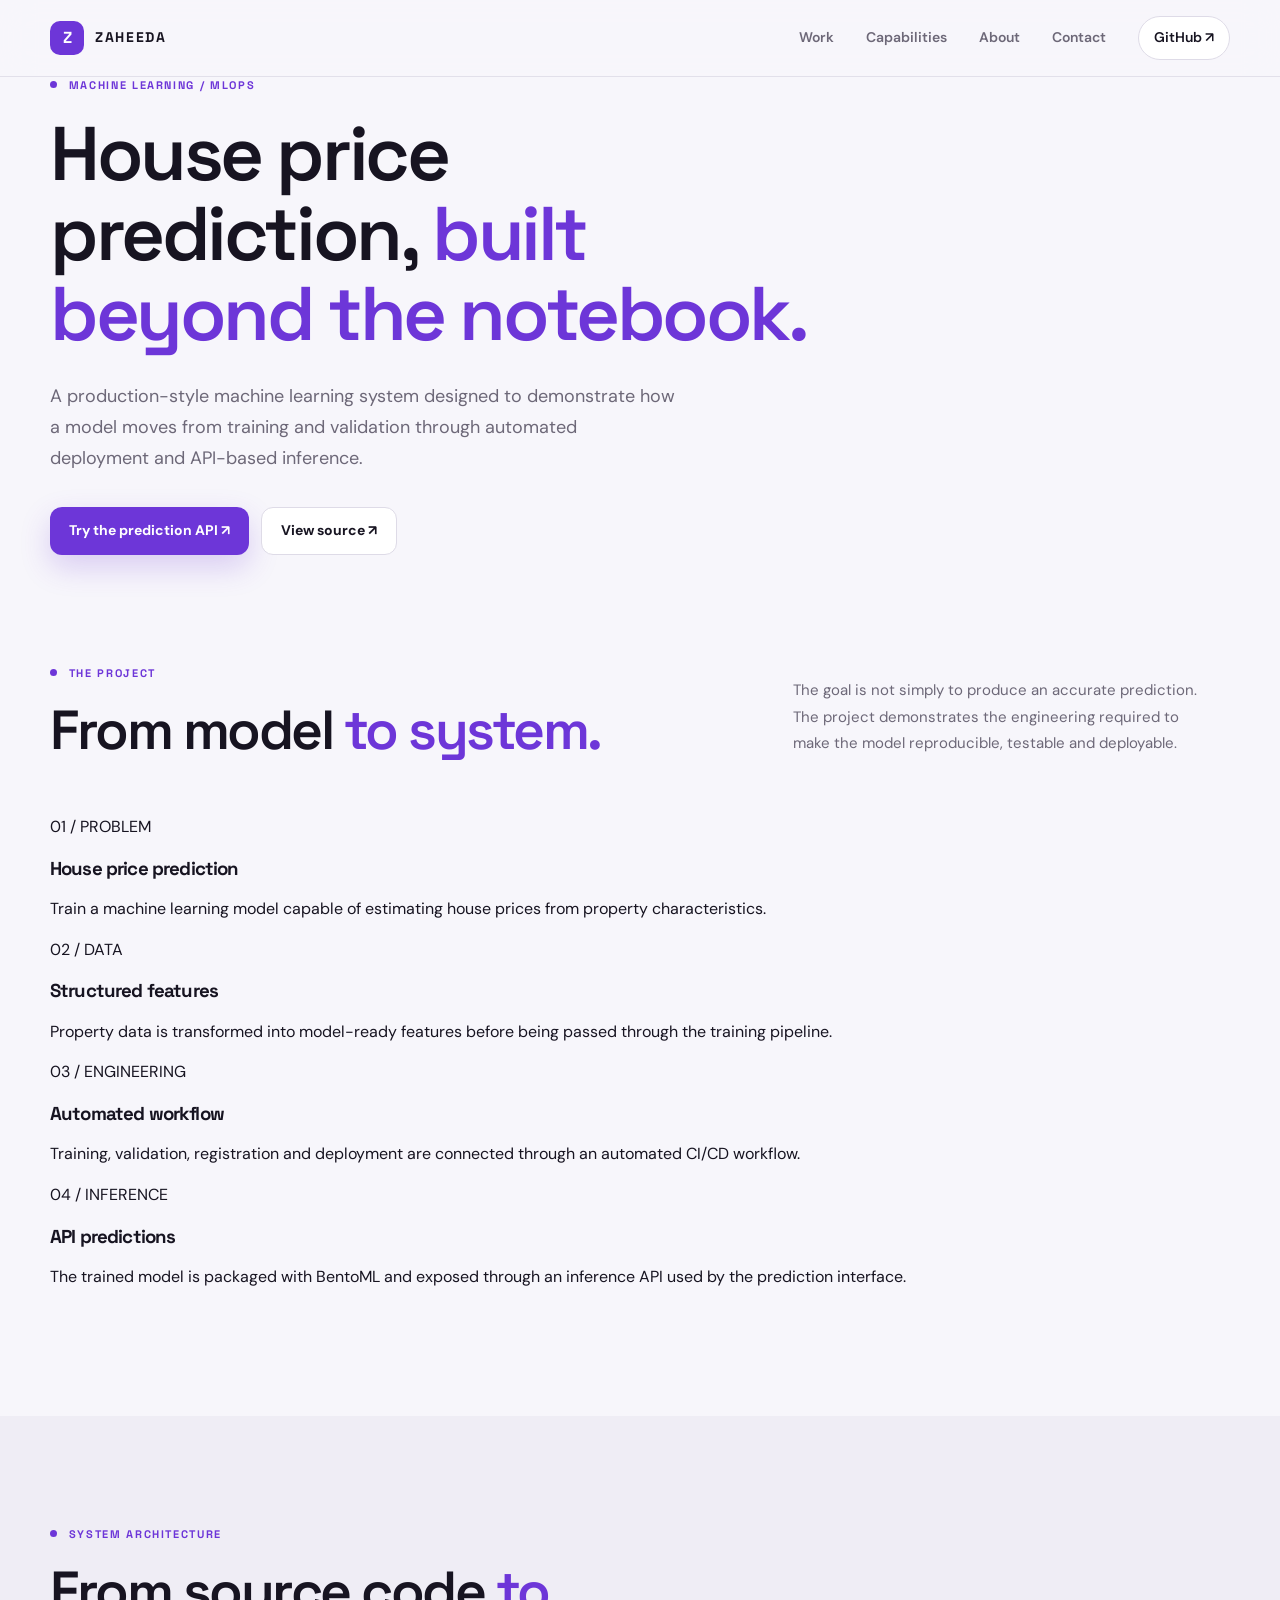
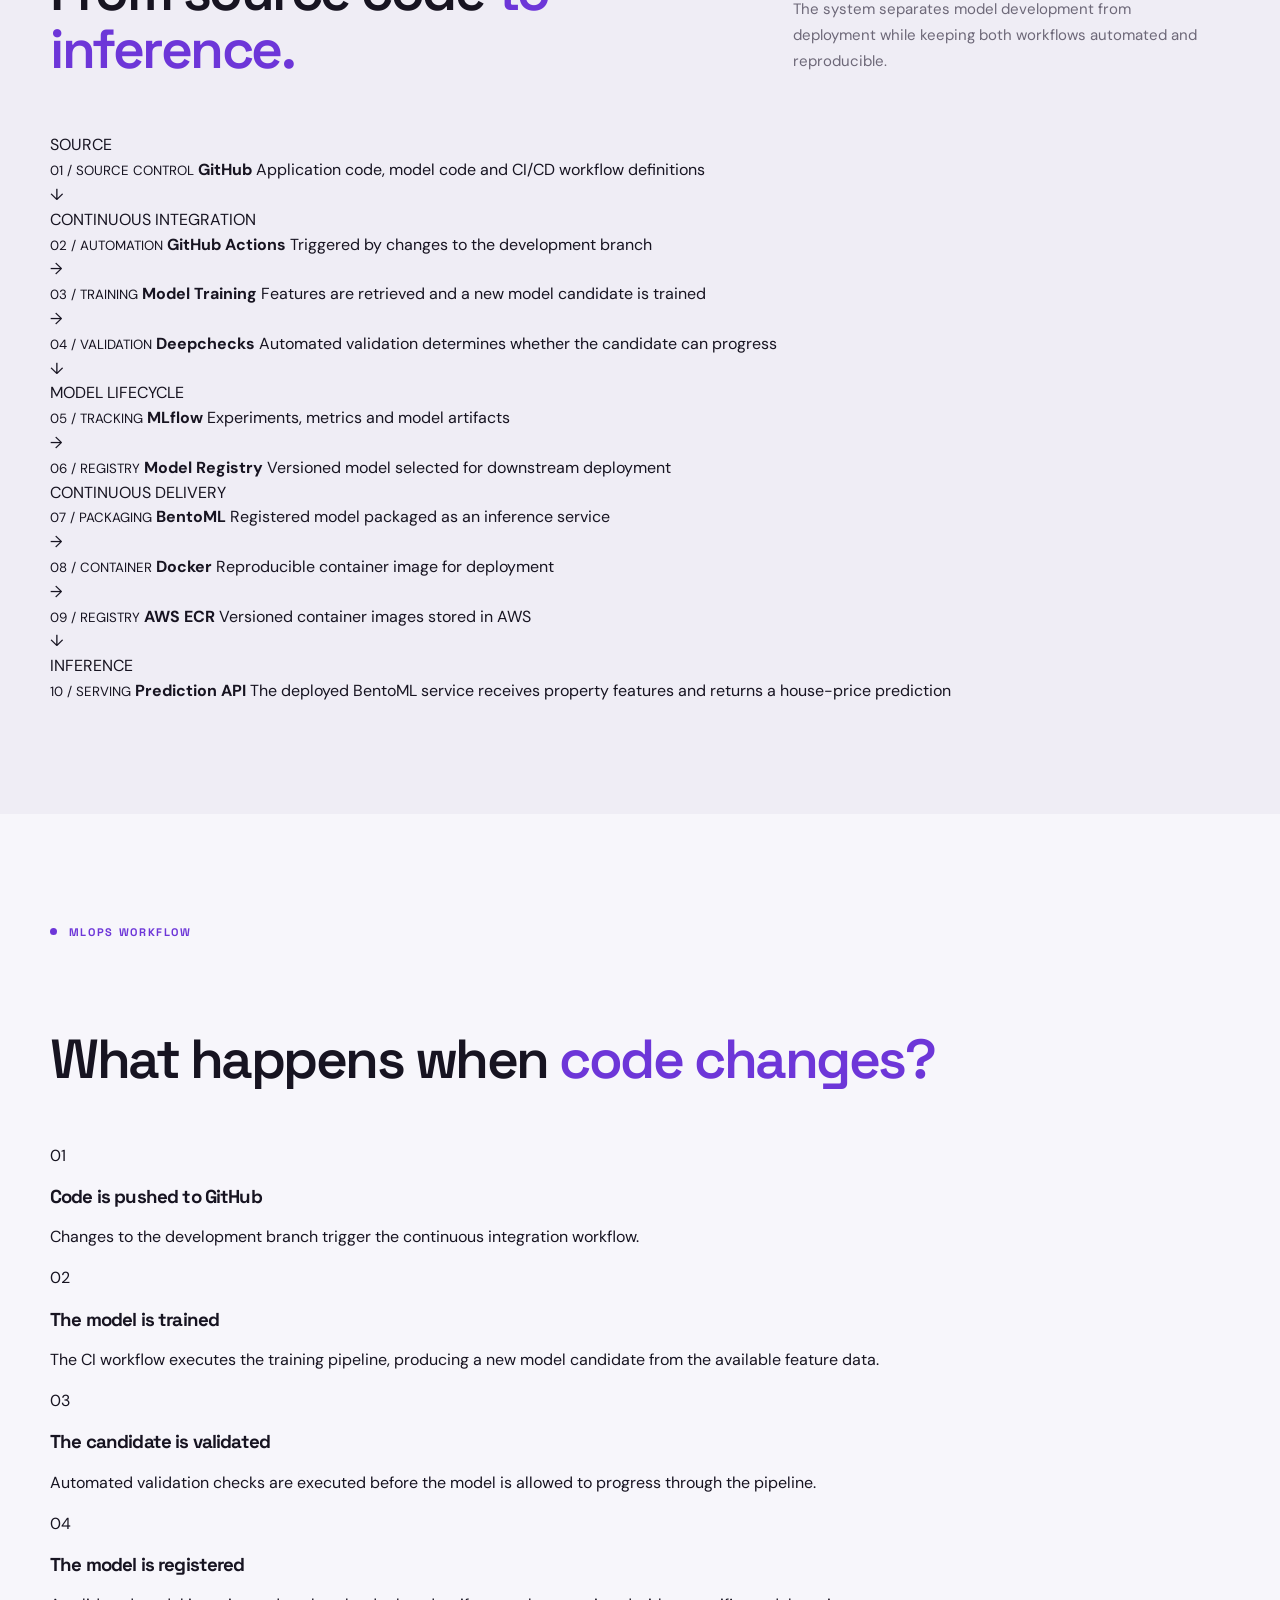
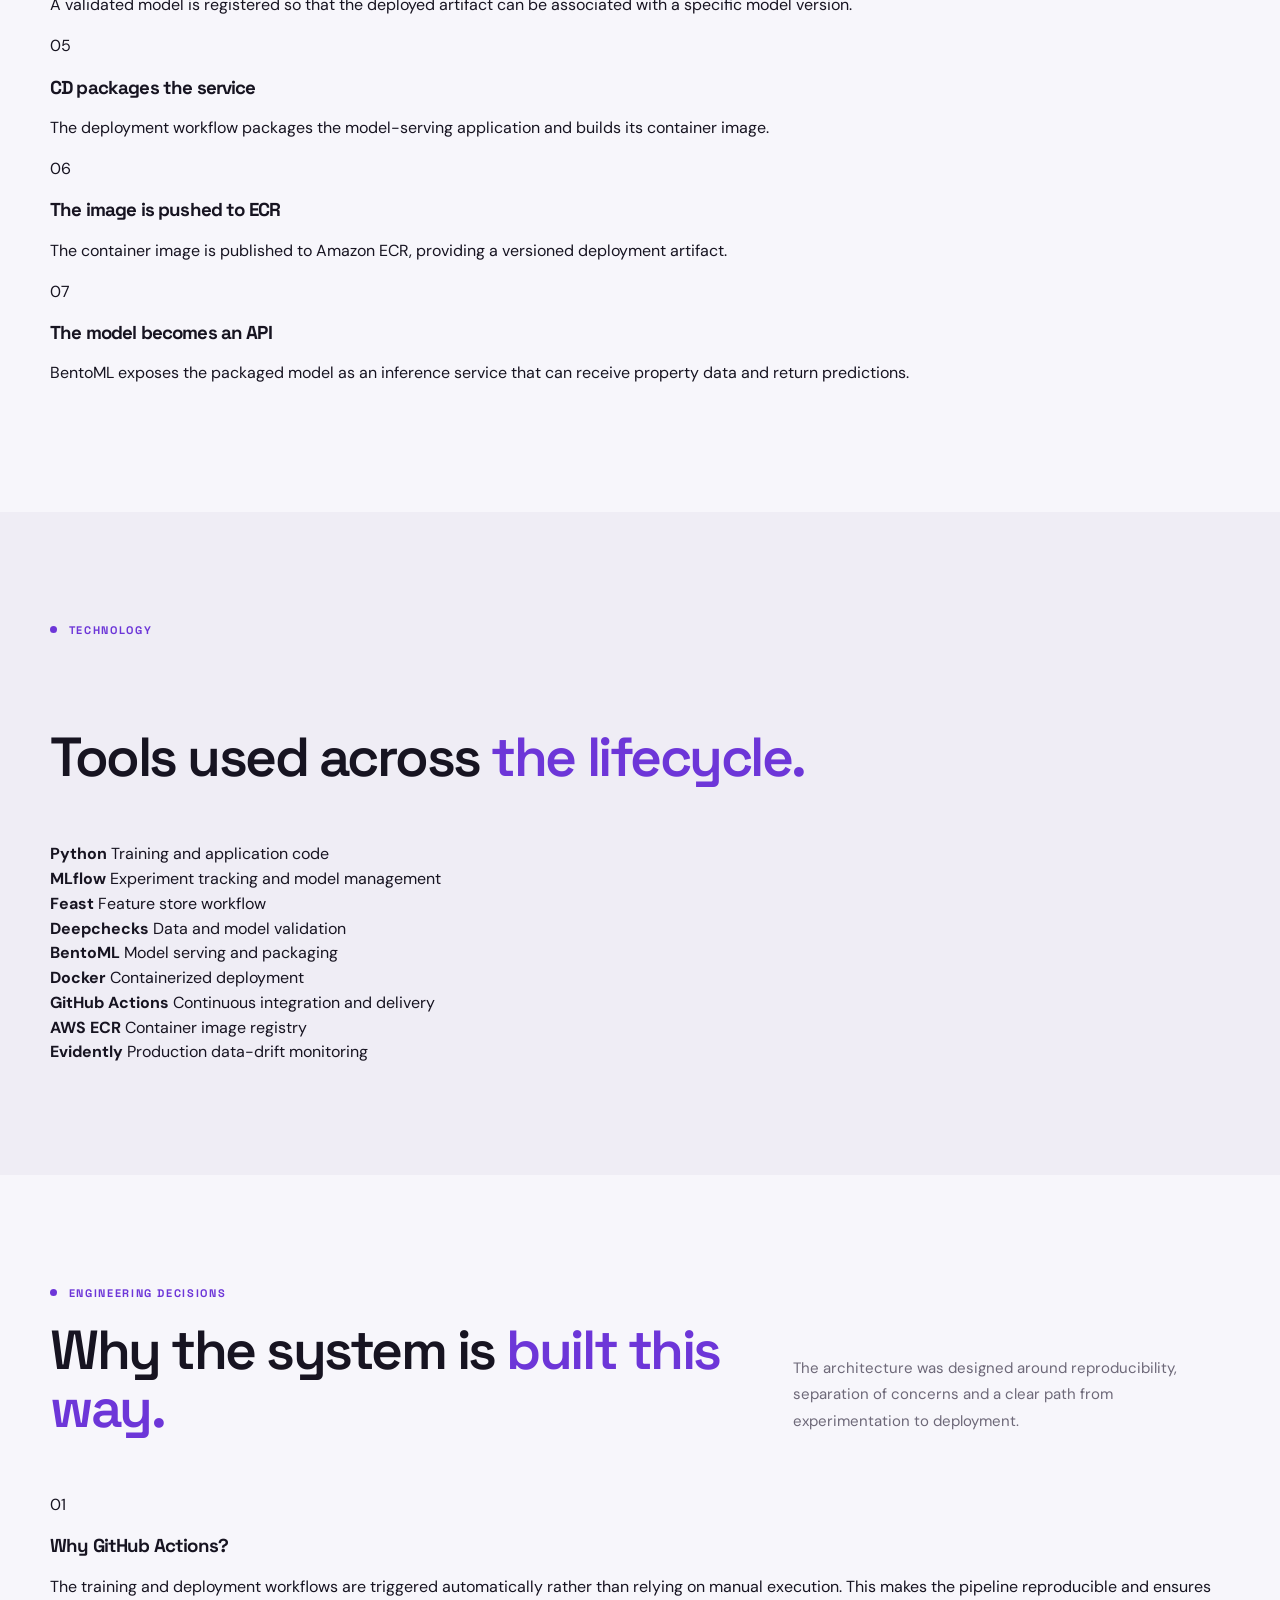
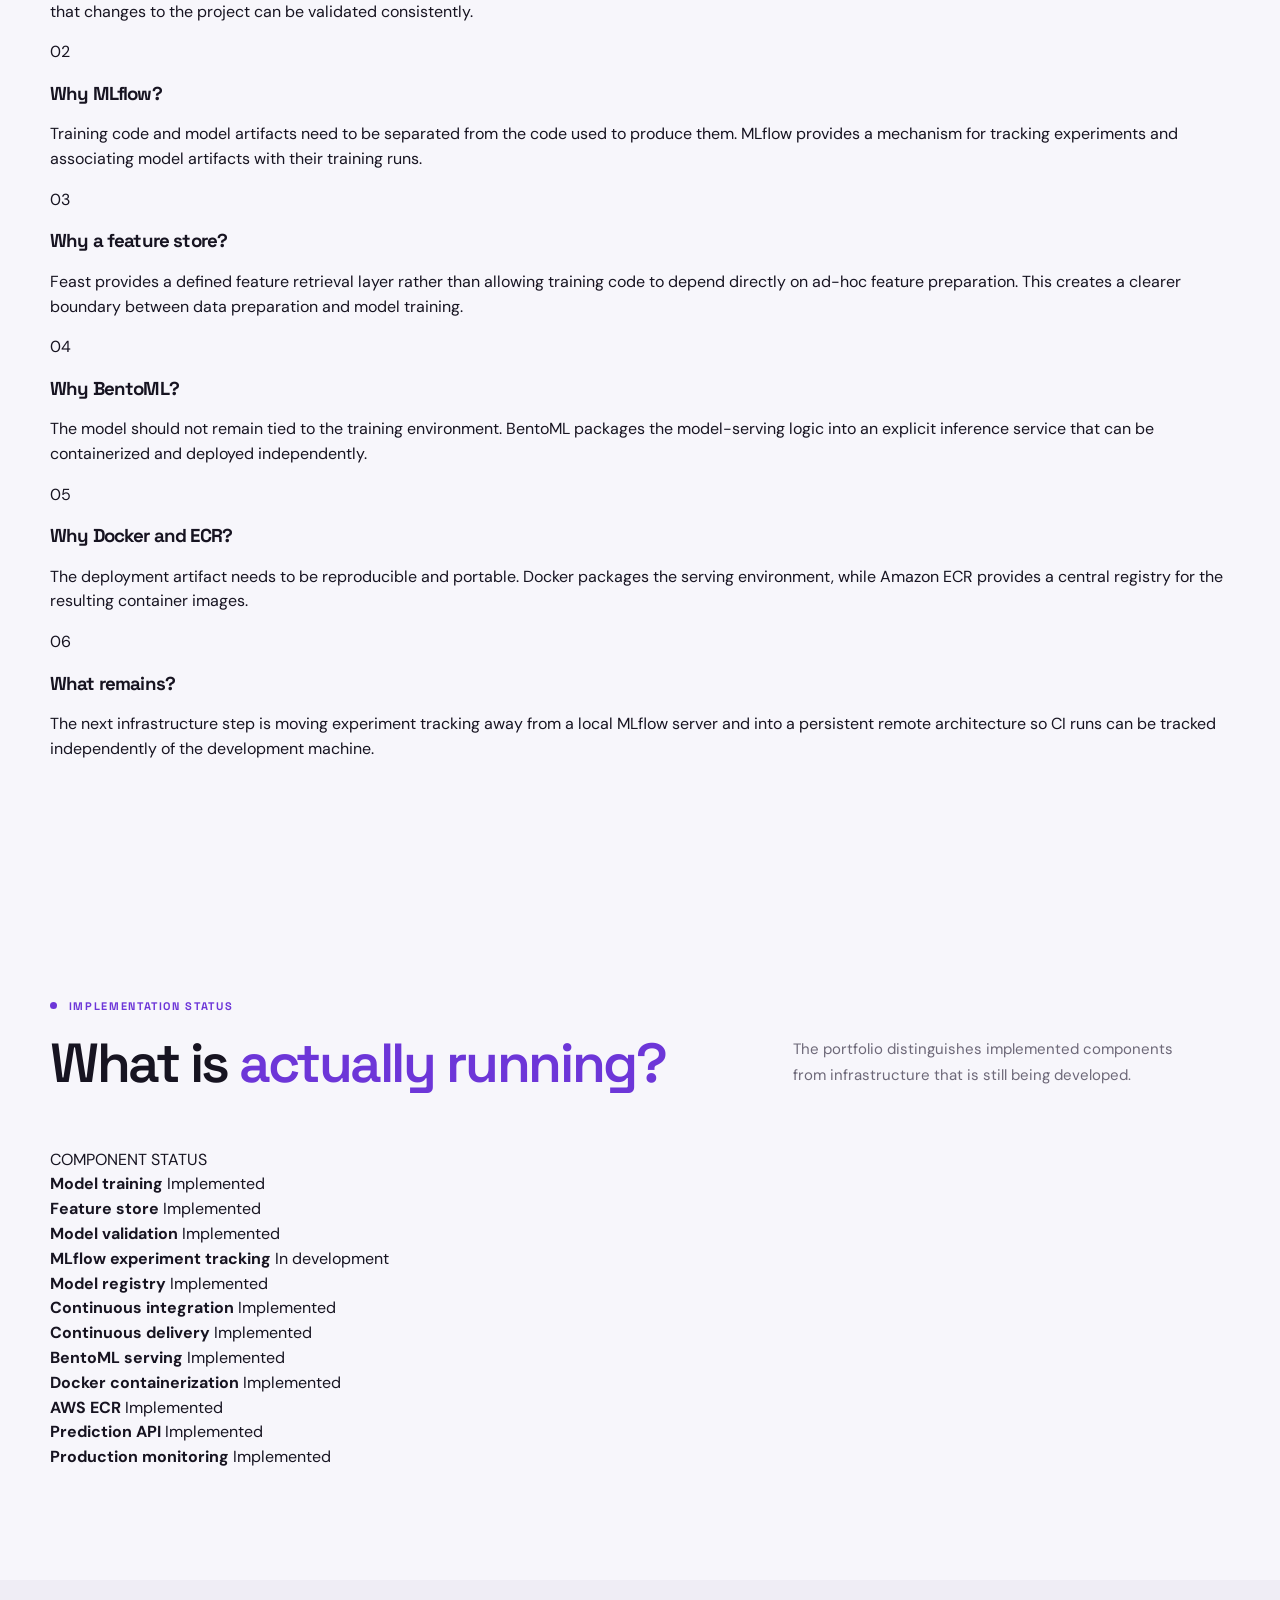
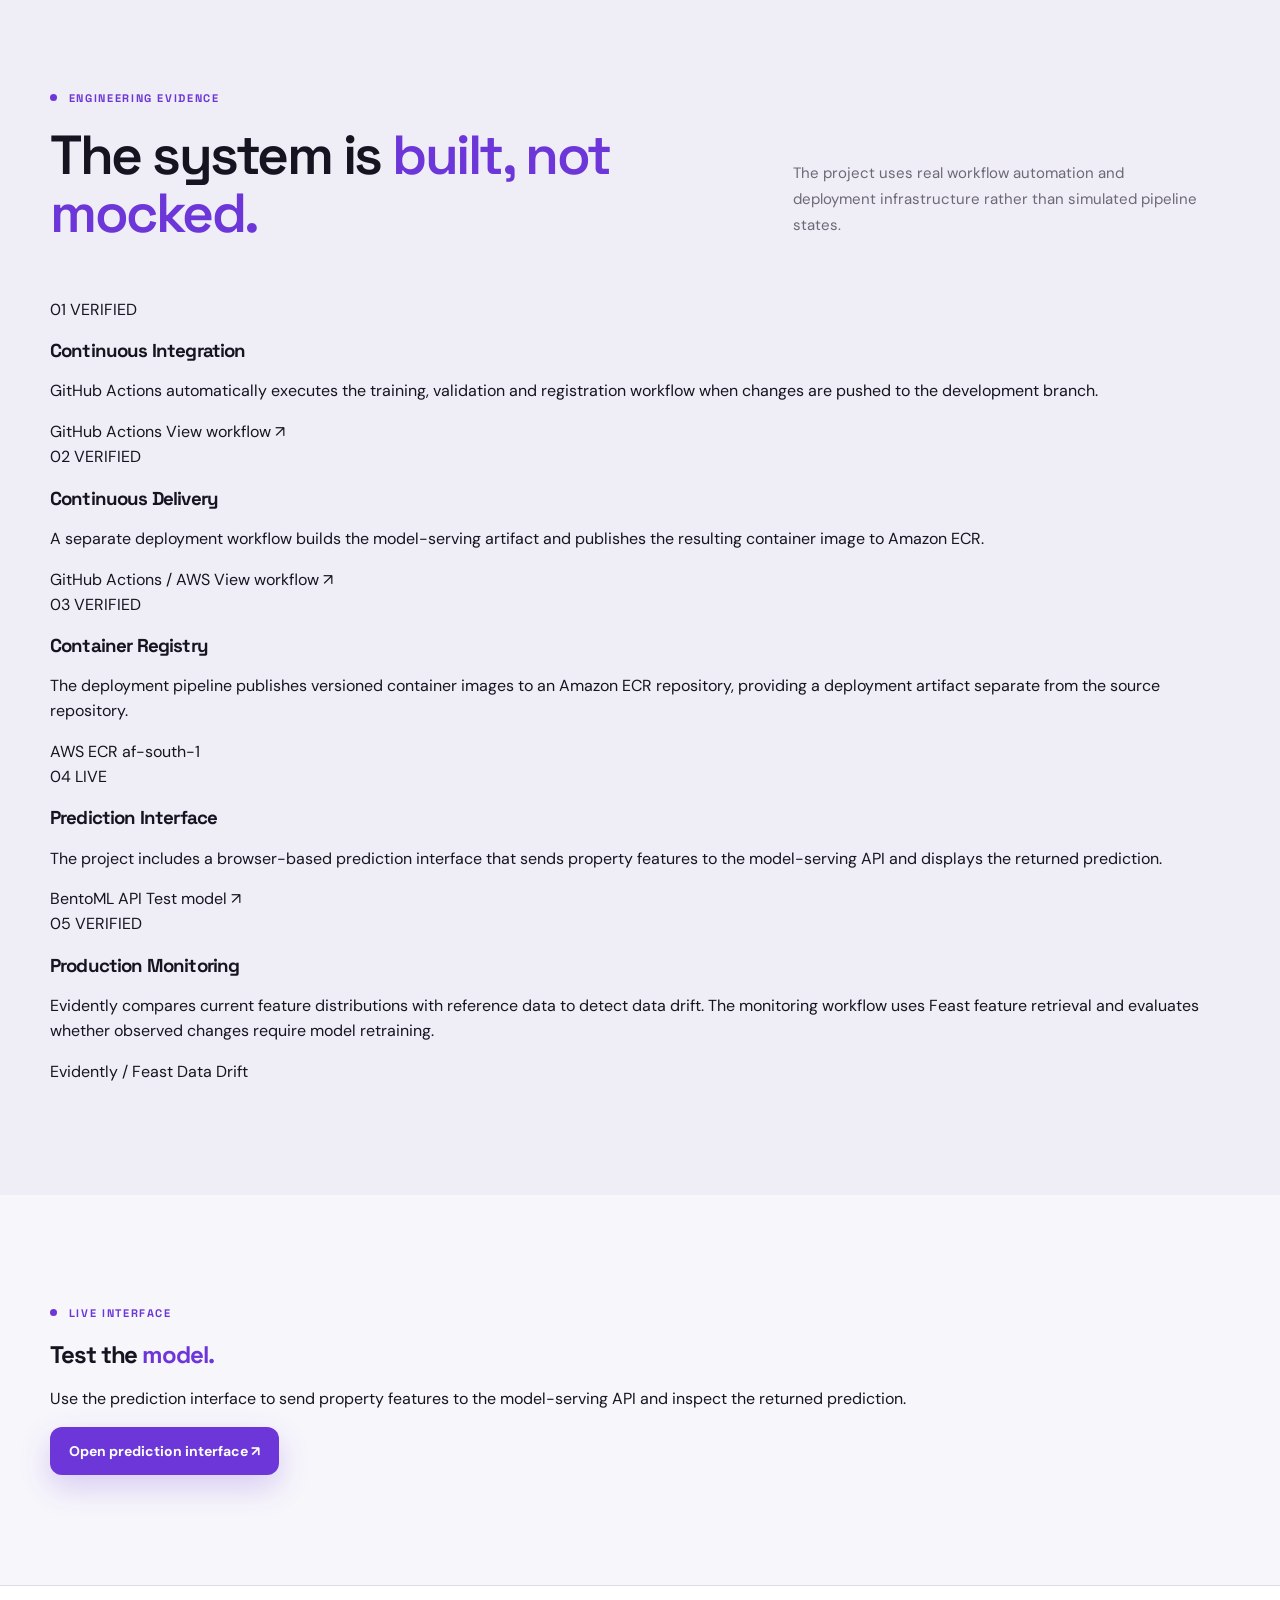
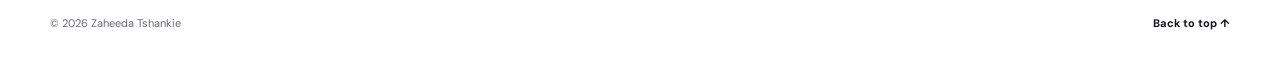
==== webpages/house-predict/index.html @ 84412100 "Add project webpages" ====
<!DOCTYPE html>
<html lang="en">
<head>
    <meta charset="UTF-8">
    <meta name="viewport" content="width=device-width, initial-scale=1.0">

    <title>House Price Prediction | Zaheeda</title>

    <meta
        name="description"
        content="A production-style machine learning and MLOps project for house price prediction."
    >

    <link rel="icon" type="image/png" href="/favicon.png">

    <link rel="stylesheet" href="../../css/style.css">

    <link rel="preconnect" href="https://fonts.googleapis.com">
    <link rel="preconnect" href="https://fonts.gstatic.com" crossorigin>

    <link
        href="https://fonts.googleapis.com/css2?family=DM+Sans:wght@400;500;600;700&family=Space+Grotesk:wght@400;500;600;700&display=swap"
        rel="stylesheet"
    >
</head>

<body id="top">

<header class="site-header">
    <nav class="nav container">

        <a href="../../index.html" class="brand">
            <span class="brand-mark">Z</span>
            <span>ZAHEEDA</span>
        </a>

        <button
            class="nav-toggle"
            aria-label="Toggle navigation"
            aria-expanded="false"
        >
            <span></span>
            <span></span>
            <span></span>
        </button>

        <div class="nav-links">
            <a href="../../index.html#work">Work</a>
            <a href="../../index.html#capabilities">Capabilities</a>
            <a href="../../about/index.html">About</a>
            <a href="../../index.html#contact">Contact</a>

            <a
                class="nav-github"
                href="https://github.com/ZaheedaT/MLOps-Pipeline-OpenSource"
                target="_blank"
                rel="noopener noreferrer"
            >
                GitHub ↗
            </a>
        </div>

    </nav>
</header>


<main>

    <!-- HERO -->

    <section class="project-hero">
        <div class="container">

            <p class="eyebrow">
                <span class="eyebrow-dot"></span>
                MACHINE LEARNING / MLOPS
            </p>

            <h1>
                House price prediction,
                <span>built beyond the notebook.</span>
            </h1>

            <p class="hero-lead">
                A production-style machine learning system designed to demonstrate
                how a model moves from training and validation through automated
                deployment and API-based inference.
            </p>

            <div class="hero-actions">

                <a
                    href="predict/index.html"
                    class="button button-primary"
                >
                    Try the prediction API ↗
                </a>

                <a
                    href="https://github.com/ZaheedaT/MLOps-Pipeline-OpenSource"
                    class="button button-secondary"
                    target="_blank"
                    rel="noopener noreferrer"
                >
                    View source ↗
                </a>

            </div>

        </div>
    </section>


    <!-- PROJECT SUMMARY -->

    <section class="section">
        <div class="container">

            <div class="section-heading">
                <div>
                    <p class="eyebrow">
                        <span class="eyebrow-dot"></span>
                        THE PROJECT
                    </p>

                    <h2>
                        From model
                        <span>to system.</span>
                    </h2>
                </div>

                <p class="section-intro">
                    The goal is not simply to produce an accurate prediction.
                    The project demonstrates the engineering required to make
                    the model reproducible, testable and deployable.
                </p>
            </div>


            <div class="project-grid">

                <article class="info-card">
                    <span class="card-number">01 / PROBLEM</span>

                    <h3>House price prediction</h3>

                    <p>
                        Train a machine learning model capable of estimating
                        house prices from property characteristics.
                    </p>
                </article>


                <article class="info-card">
                    <span class="card-number">02 / DATA</span>

                    <h3>Structured features</h3>

                    <p>
                        Property data is transformed into model-ready features
                        before being passed through the training pipeline.
                    </p>
                </article>


                <article class="info-card">
                    <span class="card-number">03 / ENGINEERING</span>

                    <h3>Automated workflow</h3>

                    <p>
                        Training, validation, registration and deployment are
                        connected through an automated CI/CD workflow.
                    </p>
                </article>


                <article class="info-card">
                    <span class="card-number">04 / INFERENCE</span>

                    <h3>API predictions</h3>

                    <p>
                        The trained model is packaged with BentoML and exposed
                        through an inference API used by the prediction interface.
                    </p>
                </article>

            </div>

        </div>
    </section>


<!-- ARCHITECTURE -->

<section class="section capabilities-section">
    <div class="container">

        <div class="section-heading">
            <div>
                <p class="eyebrow">
                    <span class="eyebrow-dot"></span>
                    SYSTEM ARCHITECTURE
                </p>

                <h2>
                    From source code
                    <span>to inference.</span>
                </h2>
            </div>

            <p class="section-intro">
                The system separates model development from deployment while
                keeping both workflows automated and reproducible.
            </p>
        </div>

        <div class="architecture-large">

            <!-- SOURCE -->

            <div class="architecture-flow-label">
                SOURCE
            </div>

            <div class="architecture-row architecture-row-single">

                <div class="architecture-node architecture-node-wide">
                    <small>01 / SOURCE CONTROL</small>
                    <strong>GitHub</strong>
                    <span>
                        Application code, model code and CI/CD workflow definitions
                    </span>
                </div>

            </div>

            <div class="architecture-connector">↓</div>

            <!-- CI -->

            <div class="architecture-flow-label">
                CONTINUOUS INTEGRATION
            </div>

            <div class="architecture-row">

                <div class="architecture-node">
                    <small>02 / AUTOMATION</small>
                    <strong>GitHub Actions</strong>
                    <span>
                        Triggered by changes to the development branch
                    </span>
                </div>

                <div class="architecture-arrow">→</div>

                <div class="architecture-node">
                    <small>03 / TRAINING</small>
                    <strong>Model Training</strong>
                    <span>
                        Features are retrieved and a new model candidate is trained
                    </span>
                </div>

                <div class="architecture-arrow">→</div>

                <div class="architecture-node">
                    <small>04 / VALIDATION</small>
                    <strong>Deepchecks</strong>
                    <span>
                        Automated validation determines whether the candidate can progress
                    </span>
                </div>

            </div>

            <div class="architecture-connector">↓</div>

            <!-- MODEL LIFECYCLE -->

            <div class="architecture-flow-label">
                MODEL LIFECYCLE
            </div>

            <div class="architecture-row">

                <div class="architecture-node">
                    <small>05 / TRACKING</small>
                    <strong>MLflow</strong>
                    <span>
                        Experiments, metrics and model artifacts
                    </span>
                </div>

                <div class="architecture-arrow">→</div>

                <div class="architecture-node architecture-node-active">
                    <small>06 / REGISTRY</small>
                    <strong>Model Registry</strong>
                    <span>
                        Versioned model selected for downstream deployment
                    </span>
                </div>

            </div>

            <div class="architecture-divider"></div>

            <!-- CD -->

            <div class="architecture-flow-label">
                CONTINUOUS DELIVERY
            </div>

            <div class="architecture-row">

                <div class="architecture-node">
                    <small>07 / PACKAGING</small>
                    <strong>BentoML</strong>
                    <span>
                        Registered model packaged as an inference service
                    </span>
                </div>

                <div class="architecture-arrow">→</div>

                <div class="architecture-node">
                    <small>08 / CONTAINER</small>
                    <strong>Docker</strong>
                    <span>
                        Reproducible container image for deployment
                    </span>
                </div>

                <div class="architecture-arrow">→</div>

                <div class="architecture-node">
                    <small>09 / REGISTRY</small>
                    <strong>AWS ECR</strong>
                    <span>
                        Versioned container images stored in AWS
                    </span>
                </div>

            </div>

            <div class="architecture-connector">↓</div>

            <!-- INFERENCE -->

            <div class="architecture-flow-label">
                INFERENCE
            </div>

            <div class="architecture-row architecture-row-single">

                <div class="architecture-node architecture-node-wide architecture-node-active">
                    <small>10 / SERVING</small>
                    <strong>Prediction API</strong>
                    <span>
                        The deployed BentoML service receives property features
                        and returns a house-price prediction
                    </span>
                </div>

            </div>

        </div>

    </div>
</section>


    <!-- MLOPS PIPELINE -->

    <section class="section">
        <div class="container">

            <div class="section-heading compact">

                <p class="eyebrow">
                    <span class="eyebrow-dot"></span>
                    MLOPS WORKFLOW
                </p>

                <h2>
                    What happens when
                    <span>code changes?</span>
                </h2>

            </div>


            <div class="timeline">

                <div class="timeline-item">

                    <div class="timeline-marker">01</div>

                    <div>
                        <h3>Code is pushed to GitHub</h3>

                        <p>
                            Changes to the development branch trigger the
                            continuous integration workflow.
                        </p>
                    </div>

                </div>


                <div class="timeline-item">

                    <div class="timeline-marker">02</div>

                    <div>
                        <h3>The model is trained</h3>

                        <p>
                            The CI workflow executes the training pipeline,
                            producing a new model candidate from the available
                            feature data.
                        </p>
                    </div>

                </div>


                <div class="timeline-item">

                    <div class="timeline-marker">03</div>

                    <div>
                        <h3>The candidate is validated</h3>

                        <p>
                            Automated validation checks are executed before the
                            model is allowed to progress through the pipeline.
                        </p>
                    </div>

                </div>


                <div class="timeline-item">

                    <div class="timeline-marker">04</div>

                    <div>
                        <h3>The model is registered</h3>

                        <p>
                            A validated model is registered so that the deployed
                            artifact can be associated with a specific model version.
                        </p>
                    </div>

                </div>


                <div class="timeline-item">

                    <div class="timeline-marker">05</div>

                    <div>
                        <h3>CD packages the service</h3>

                        <p>
                            The deployment workflow packages the model-serving
                            application and builds its container image.
                        </p>
                    </div>

                </div>


                <div class="timeline-item">

                    <div class="timeline-marker">06</div>

                    <div>
                        <h3>The image is pushed to ECR</h3>

                        <p>
                            The container image is published to Amazon ECR,
                            providing a versioned deployment artifact.
                        </p>
                    </div>

                </div>


                <div class="timeline-item">

                    <div class="timeline-marker">07</div>

                    <div>
                        <h3>The model becomes an API</h3>

                        <p>
                            BentoML exposes the packaged model as an inference
                            service that can receive property data and return
                            predictions.
                        </p>
                    </div>

                </div>

            </div>

        </div>
    </section>


    <!-- TECHNOLOGIES -->

    <section class="section capabilities-section">
        <div class="container">

            <div class="section-heading compact">

                <p class="eyebrow">
                    <span class="eyebrow-dot"></span>
                    TECHNOLOGY
                </p>

                <h2>
                    Tools used across
                    <span>the lifecycle.</span>
                </h2>

            </div>


            <div class="tech-grid">

                <article class="tech-card">
                    <strong>Python</strong>
                    <span>Training and application code</span>
                </article>

                <article class="tech-card">
                    <strong>MLflow</strong>
                    <span>Experiment tracking and model management</span>
                </article>

                <article class="tech-card">
                    <strong>Feast</strong>
                    <span>Feature store workflow</span>
                </article>

                <article class="tech-card">
                    <strong>Deepchecks</strong>
                    <span>Data and model validation</span>
                </article>

                <article class="tech-card">
                    <strong>BentoML</strong>
                    <span>Model serving and packaging</span>
                </article>

                <article class="tech-card">
                    <strong>Docker</strong>
                    <span>Containerized deployment</span>
                </article>

                <article class="tech-card">
                    <strong>GitHub Actions</strong>
                    <span>Continuous integration and delivery</span>
                </article>

                <article class="tech-card">
                    <strong>AWS ECR</strong>
                    <span>Container image registry</span>
                </article>

                <article class="tech-card">
                    <strong>Evidently</strong>
                    <span>Production data-drift monitoring</span>
                </article>
            </div>

        </div>
    </section>

<section class="section">
    <div class="container">

        <div class="section-heading">
            <div>
                <p class="eyebrow">
                    <span class="eyebrow-dot"></span>
                    ENGINEERING DECISIONS
                </p>

                <h2>
                    Why the system is
                    <span>built this way.</span>
                </h2>
            </div>

            <p class="section-intro">
                The architecture was designed around reproducibility,
                separation of concerns and a clear path from experimentation
                to deployment.
            </p>
        </div>


        <div class="decision-list">

            <article class="decision-item">

                <div class="decision-number">
                    01
                </div>

                <div class="decision-content">

                    <h3>Why GitHub Actions?</h3>

                    <p>
                        The training and deployment workflows are triggered
                        automatically rather than relying on manual execution.
                        This makes the pipeline reproducible and ensures that
                        changes to the project can be validated consistently.
                    </p>

                </div>

            </article>


            <article class="decision-item">

                <div class="decision-number">
                    02
                </div>

                <div class="decision-content">

                    <h3>Why MLflow?</h3>

                    <p>
                        Training code and model artifacts need to be separated
                        from the code used to produce them. MLflow provides a
                        mechanism for tracking experiments and associating
                        model artifacts with their training runs.
                    </p>

                </div>

            </article>


            <article class="decision-item">

                <div class="decision-number">
                    03
                </div>

                <div class="decision-content">

                    <h3>Why a feature store?</h3>

                    <p>
                        Feast provides a defined feature retrieval layer rather
                        than allowing training code to depend directly on
                        ad-hoc feature preparation. This creates a clearer
                        boundary between data preparation and model training.
                    </p>

                </div>

            </article>


            <article class="decision-item">

                <div class="decision-number">
                    04
                </div>

                <div class="decision-content">

                    <h3>Why BentoML?</h3>

                    <p>
                        The model should not remain tied to the training
                        environment. BentoML packages the model-serving logic
                        into an explicit inference service that can be
                        containerized and deployed independently.
                    </p>

                </div>

            </article>


            <article class="decision-item">

                <div class="decision-number">
                    05
                </div>

                <div class="decision-content">

                    <h3>Why Docker and ECR?</h3>

                    <p>
                        The deployment artifact needs to be reproducible and
                        portable. Docker packages the serving environment,
                        while Amazon ECR provides a central registry for the
                        resulting container images.
                    </p>

                </div>

            </article>


            <article class="decision-item">

                <div class="decision-number">
                    06
                </div>

                <div class="decision-content">

                    <h3>What remains?</h3>

                    <p>
                        The next infrastructure step is moving experiment
                        tracking away from a local MLflow server and into a
                        persistent remote architecture so CI runs can be
                        tracked independently of the development machine.
                    </p>

                </div>

            </article>

        </div>

    </div>
</section>

    <!-- IMPLEMENTATION STATUS -->

    <section class="section">
        <div class="container">

            <div class="section-heading">

                <div>
                    <p class="eyebrow">
                        <span class="eyebrow-dot"></span>
                        IMPLEMENTATION STATUS
                    </p>

                    <h2>
                        What is
                        <span>actually running?</span>
                    </h2>
                </div>

                <p class="section-intro">
                    The portfolio distinguishes implemented components from
                    infrastructure that is still being developed.
                </p>

            </div>


            <div class="status-table">

                <div class="status-table-header">
                    <span>COMPONENT</span>
                    <span>STATUS</span>
                </div>


                <div class="status-table-row">
                    <strong>Model training</strong>
                    <span class="status-pill implemented">Implemented</span>
                </div>

                <div class="status-table-row">
                    <strong>Feature store</strong>
                    <span class="status-pill implemented">Implemented</span>
                </div>

                <div class="status-table-row">
                    <strong>Model validation</strong>
                    <span class="status-pill implemented">Implemented</span>
                </div>

                <div class="status-table-row">
                    <strong>MLflow experiment tracking</strong>
                    <span class="status-pill development">In development</span>
                </div>

                <div class="status-table-row">
                    <strong>Model registry</strong>
                    <span class="status-pill implemented">Implemented</span>
                </div>

                <div class="status-table-row">
                    <strong>Continuous integration</strong>
                    <span class="status-pill implemented">Implemented</span>
                </div>

                <div class="status-table-row">
                    <strong>Continuous delivery</strong>
                    <span class="status-pill implemented">Implemented</span>
                </div>

                <div class="status-table-row">
                    <strong>BentoML serving</strong>
                    <span class="status-pill implemented">Implemented</span>
                </div>

                <div class="status-table-row">
                    <strong>Docker containerization</strong>
                    <span class="status-pill implemented">Implemented</span>
                </div>

                <div class="status-table-row">
                    <strong>AWS ECR</strong>
                    <span class="status-pill implemented">Implemented</span>
                </div>

                <div class="status-table-row">
                    <strong>Prediction API</strong>
                    <span class="status-pill implemented">Implemented</span>
                </div>

                <div class="status-table-row">
                    <strong>Production monitoring</strong>
                    <span class="status-pill planned">Implemented</span>
                </div>

            </div>

        </div>
    </section>


    <section class="section capabilities-section">
    <div class="container">

        <div class="section-heading">
            <div>
                <p class="eyebrow">
                    <span class="eyebrow-dot"></span>
                    ENGINEERING EVIDENCE
                </p>

                <h2>
                    The system is
                    <span>built, not mocked.</span>
                </h2>
            </div>

            <p class="section-intro">
                The project uses real workflow automation and deployment
                infrastructure rather than simulated pipeline states.
            </p>
        </div>


        <div class="evidence-grid">

            <article class="evidence-card">

                <div class="evidence-top">
                    <span class="evidence-number">01</span>

                    <span class="evidence-status">
                        VERIFIED
                    </span>
                </div>

                <h3>Continuous Integration</h3>

                <p>
                    GitHub Actions automatically executes the training,
                    validation and registration workflow when changes are
                    pushed to the development branch.
                </p>

                <div class="evidence-footer">
                    <span>GitHub Actions</span>
                    <a
                        href="https://github.com/ZaheedaT/MLOps-Pipeline-OpenSource/actions"
                        target="_blank"
                        rel="noopener noreferrer"
                    >
                        View workflow ↗
                    </a>
                </div>

            </article>


            <article class="evidence-card">

                <div class="evidence-top">
                    <span class="evidence-number">02</span>

                    <span class="evidence-status">
                        VERIFIED
                    </span>
                </div>

                <h3>Continuous Delivery</h3>

                <p>
                    A separate deployment workflow builds the model-serving
                    artifact and publishes the resulting container image
                    to Amazon ECR.
                </p>

                <div class="evidence-footer">
                    <span>GitHub Actions / AWS</span>
                    <a
                        href="https://github.com/ZaheedaT/MLOps-Pipeline-OpenSource/actions"
                        target="_blank"
                        rel="noopener noreferrer"
                    >
                        View workflow ↗
                    </a>
                </div>

            </article>


            <article class="evidence-card">

                <div class="evidence-top">
                    <span class="evidence-number">03</span>

                    <span class="evidence-status">
                        VERIFIED
                    </span>
                </div>

                <h3>Container Registry</h3>

                <p>
                    The deployment pipeline publishes versioned container
                    images to an Amazon ECR repository, providing a
                    deployment artifact separate from the source repository.
                </p>

                <div class="evidence-footer">
                    <span>AWS ECR</span>
                    <span>af-south-1</span>
                </div>

            </article>


            <article class="evidence-card">

                <div class="evidence-top">
                    <span class="evidence-number">04</span>

                    <span class="evidence-status">
                        LIVE
                    </span>
                </div>

                <h3>Prediction Interface</h3>

                <p>
                    The project includes a browser-based prediction interface
                    that sends property features to the model-serving API
                    and displays the returned prediction.
                </p>

                <div class="evidence-footer">
                    <span>BentoML API</span>

                    <a href="predict/index.html">
                        Test model ↗
                    </a>
                </div>

            </article>


            <article class="evidence-card">

            <div class="evidence-top">
                <span class="evidence-number">05</span>

                <span class="evidence-status">
                    VERIFIED
                </span>
            </div>

            <h3>Production Monitoring</h3>

            <p>
                Evidently compares current feature distributions with reference
                data to detect data drift. The monitoring workflow uses Feast
                feature retrieval and evaluates whether observed changes require
                model retraining.
            </p>

            <div class="evidence-footer">
                <span>Evidently / Feast</span>

                <span>Data Drift</span>
            </div>

        </article>

        </div>

    </div>
</section>


    <!-- LIVE PROJECT -->

    <section class="section project-cta">
        <div class="container">

            <div class="cta-box">

                <div>
                    <p class="eyebrow">
                        <span class="eyebrow-dot"></span>
                        LIVE INTERFACE
                    </p>

                    <h2>
                        Test the
                        <span>model.</span>
                    </h2>

                    <p>
                        Use the prediction interface to send property features
                        to the model-serving API and inspect the returned prediction.
                    </p>
                </div>

                <a
                    href="predict/index.html"
                    class="button button-primary"
                >
                    Open prediction interface ↗
                </a>

            </div>

        </div>
    </section>

</main>


<footer class="site-footer">

    <div class="container footer-inner">

        <span>
            © 2026 Zaheeda Tshankie
        </span>

        <a href="#top">
            Back to top ↑
        </a>

    </div>

</footer>


<script src="../../js/app.js"></script>

</body>
</html>
---- css/style.css ----
:root {
    --bg: #f7f6fb;
    --surface: #ffffff;
    --surface-soft: #efedf5;

    --text: #171421;
    --muted: #6d6878;

    --line: #dedbe7;

    --purple: #6d36d8;
    --purple-dark: #4b209f;
    --purple-soft: #e8defb;

    --green: #27815b;

    --shadow:
        0 24px 70px rgba(44, 25, 77, 0.10);

    --radius: 22px;

    --container: 1180px;
}


* {
    box-sizing: border-box;
}


html {
    scroll-behavior: smooth;
}


body {
    margin: 0;

    background: var(--bg);
    color: var(--text);

    font-family:
        "DM Sans",
        Arial,
        sans-serif;

    line-height: 1.55;

    -webkit-font-smoothing: antialiased;
}


body.menu-open {
    overflow: hidden;
}


a {
    color: inherit;
    text-decoration: none;
}


.container {
    width: min(
        calc(100% - 48px),
        var(--container)
    );

    margin-inline: auto;
}


.section {
    padding: 110px 0;
}


/* =========================
   NAVIGATION
========================= */

.site-header {
    position: sticky;
    top: 0;

    z-index: 100;

    background:
        rgba(247, 246, 251, 0.88);

    border-bottom:
        1px solid rgba(222, 219, 231, 0.8);

    backdrop-filter: blur(16px);
}


.nav {
    min-height: 76px;

    display: flex;
    align-items: center;
    justify-content: space-between;
}


.brand {
    display: inline-flex;
    align-items: center;

    gap: 11px;

    font-family:
        "Space Grotesk",
        sans-serif;

    font-size: 14px;
    font-weight: 700;

    letter-spacing: .12em;
}


.brand-mark {
    width: 34px;
    height: 34px;

    display: grid;
    place-items: center;

    border-radius: 10px;

    color: white;
    background: var(--purple);

    font-size: 16px;
    letter-spacing: 0;
}


.nav-links {
    display: flex;
    align-items: center;

    gap: 32px;

    font-size: 14px;
    font-weight: 600;
}


.nav-links a {
    color: var(--muted);

    transition:
        color .2s ease;
}


.nav-links a:hover {
    color: var(--purple);
}


.nav-links .nav-github {
    padding: 10px 15px;

    border:
        1px solid var(--line);

    border-radius: 999px;

    color: var(--text);
    background: var(--surface);
}


.nav-toggle {
    display: none;

    width: 42px;
    height: 42px;

    border:
        1px solid var(--line);

    border-radius: 12px;

    background: var(--surface);

    cursor: pointer;
}


.nav-toggle span {
    width: 18px;
    height: 2px;

    display: block;

    margin: 4px auto;

    background: var(--text);

    border-radius: 99px;
}


/* =========================
   HERO
========================= */

.hero {
    padding-top: 92px;
    padding-bottom: 78px;

    overflow: hidden;
}


.hero-grid {
    display: grid;

    grid-template-columns:
        1.02fr .98fr;

    align-items: center;

    gap: 70px;
}


.eyebrow {
    margin: 0 0 20px;

    color: var(--purple);

    font-family:
        "Space Grotesk",
        sans-serif;

    font-size: 11px;
    font-weight: 700;

    letter-spacing: .15em;
}


.eyebrow-dot {
    width: 7px;
    height: 7px;

    display: inline-block;

    margin-right: 7px;

    border-radius: 50%;

    background: var(--purple);

    vertical-align: 1px;
}


h1,
h2,
h3 {
    font-family:
        "Space Grotesk",
        sans-serif;

    line-height: 1.05;

    letter-spacing: -.045em;
}


h1 {
    max-width: 760px;

    margin: 0;

    font-size:
        clamp(48px, 6vw, 76px);

    font-weight: 600;
}


h1 span,
h2 span {
    color: var(--purple);
}


.hero-lead {
    max-width: 625px;

    margin: 28px 0 0;

    color: var(--muted);

    font-size: 18px;

    line-height: 1.7;
}


.hero-actions {
    display: flex;
    flex-wrap: wrap;

    gap: 12px;

    margin-top: 34px;
}


.button {
    min-height: 48px;

    display: inline-flex;
    align-items: center;
    justify-content: center;

    gap: 13px;

    padding: 0 19px;

    border-radius: 12px;

    font-size: 14px;
    font-weight: 700;

    transition:
        transform .2s ease,
        box-shadow .2s ease,
        background .2s ease;
}


.button:hover {
    transform: translateY(-2px);
}


.button-primary {
    color: #fff;

    background: var(--purple);

    box-shadow:
        0 12px 30px
        rgba(109, 54, 216, .22);
}


.button-primary:hover {
    background: var(--purple-dark);
}


.button-secondary {
    border:
        1px solid var(--line);

    color: var(--text);

    background: var(--surface);
}


.hero-meta {
    display: flex;

    gap: 38px;

    margin-top: 56px;
}


.hero-meta div {
    display: grid;

    gap: 3px;
}


.hero-meta strong {
    font-family:
        "Space Grotesk",
        sans-serif;

    font-size: 12px;
}


.hero-meta span {
    color: var(--muted);

    font-size: 12px;
}


/* =========================
   ARCHITECTURE CARD
========================= */

.hero-system {
    position: relative;

    min-width: 0;
}


.system-window {
    position: relative;

    overflow: hidden;

    border:
        1px solid #d9d4e5;

    border-radius: 24px;

    background: #18141f;

    box-shadow: var(--shadow);

    transform: rotate(1.2deg);
}


.window-bar {
    min-height: 49px;

    display: grid;

    grid-template-columns:
        72px 1fr auto;

    align-items: center;

    gap: 12px;

    padding: 0 17px;

    border-bottom:
        1px solid #322d3b;

    color: #bcb7c7;

    font-family:
        "Space Grotesk",
        sans-serif;

    font-size: 10px;

    letter-spacing: .03em;
}


.window-dots {
    display: flex;

    gap: 5px;
}


.window-dots i {
    width: 7px;
    height: 7px;

    display: block;

    border-radius: 50%;

    background: #575160;
}


.window-status {
    display: inline-flex;

    align-items: center;

    gap: 6px;
}


.window-status b {
    width: 6px;
    height: 6px;

    border-radius: 50%;

    background: #4cb47d;
}


.system-body {
    min-height: 420px;

    padding: 30px;
}


.system-label {
    color: #827b8f;

    font-size: 9px;
    font-weight: 700;

    letter-spacing: .18em;
}


.pipeline {
    display: grid;

    grid-template-columns:
        1fr 24px 1fr 24px 1fr;

    align-items: center;

    gap: 8px;
}


.pipeline:first-of-type {
    margin-top: 20px;
}


.pipeline-node {
    min-width: 0;
    min-height: 93px;

    padding: 13px;

    display: flex;
    flex-direction: column;
    justify-content: space-between;

    border:
        1px solid #37313f;

    border-radius: 14px;

    background: #211c29;
}


.pipeline-node small {
    color: #7f778a;

    font-size: 8px;
    font-weight: 700;
}


.pipeline-node strong {
    color: #f3f0f8;

    font-family:
        "Space Grotesk",
        sans-serif;

    font-size: 14px;
}


.pipeline-node span {
    color: #8f8998;

    font-size: 9px;
}


.pipeline-node.source {
    border-color: #5a4382;
}


.pipeline-node.live-node {
    border-color: #486d5a;

    background: #1d2923;
}


.pipeline-arrow {
    color: #766d80;

    text-align: center;

    font-size: 18px;
}


.pipeline-branch {
    position: relative;

    height: 70px;

    display: flex;
    align-items: center;
    justify-content: center;

    color: #6e6778;

    font-size: 8px;

    letter-spacing: .12em;

    text-transform: uppercase;
}


.branch-line {
    position: absolute;

    left: 18%;
    right: 18%;

    top: 34px;

    border-top:
        1px dashed #443d4e;
}


.pipeline-branch span {
    position: relative;

    padding: 0 12px;

    background: #18141f;
}


.system-footer {
    display: flex;

    justify-content: space-between;

    margin-top: 27px;

    padding-top: 15px;

    border-top:
        1px solid #302a38;

    color: #746d7e;

    font-size: 8px;

    letter-spacing: .1em;
}


.system-footer span:first-child {
    display: inline-flex;

    align-items: center;

    gap: 6px;
}


.pulse {
    width: 6px;
    height: 6px;

    border-radius: 50%;

    background: #4cb47d;

    box-shadow:
        0 0 0 5px
        rgba(76, 180, 125, .09);
}


.floating-tag {
    position: absolute;

    padding: 9px 11px;

    border:
        1px solid #d9d1e9;

    border-radius: 10px;

    background:
        rgba(255, 255, 255, .94);

    box-shadow:
        0 12px 35px
        rgba(44, 25, 77, .10);

    color: var(--purple-dark);

    font-family:
        "Space Grotesk",
        sans-serif;

    font-size: 8px;
    font-weight: 700;

    line-height: 1.3;

    letter-spacing: .08em;
}


.tag-one {
    top: 8%;
    right: -34px;
}


.tag-two {
    bottom: 7%;
    left: -37px;
}


/* =========================
   PROOF STRIP
========================= */

.proof-strip {
    border-top:
        1px solid var(--line);

    border-bottom:
        1px solid var(--line);

    background: var(--surface);
}


.proof-grid {
    display: grid;

    grid-template-columns:
        repeat(4, 1fr);
}


.proof-item {
    min-height: 96px;

    display: flex;
    align-items: center;

    gap: 15px;

    padding: 20px 24px;

    border-right:
        1px solid var(--line);
}


.proof-item:first-child {
    padding-left: 0;
}


.proof-item:last-child {
    border-right: 0;
}


.proof-number {
    color: var(--purple);

    font-family:
        "Space Grotesk",
        sans-serif;

    font-size: 11px;
    font-weight: 700;
}


.proof-item div {
    display: grid;

    gap: 2px;
}


.proof-item strong {
    font-family:
        "Space Grotesk",
        sans-serif;

    font-size: 13px;
}


.proof-item small {
    color: var(--muted);

    font-size: 11px;
}


/* =========================
   SECTION HEADINGS
========================= */

.section-heading {
    display: grid;

    grid-template-columns:
        1fr .65fr;

    align-items: end;

    gap: 70px;

    margin-bottom: 55px;
}


.section-heading.compact {
    grid-template-columns: 1fr;
}


.section-heading h2,
.about-section h2,
.contact-card h2 {
    margin: 0;

    font-size:
        clamp(38px, 4.3vw, 58px);

    font-weight: 600;
}


.section-intro {
    max-width: 410px;

    margin: 0 0 4px;

    color: var(--muted);

    font-size: 15px;

    line-height: 1.75;
}


/* =========================
   FEATURED PROJECT
========================= */

.featured-project {
    display: grid;

    grid-template-columns:
        .95fr 1.05fr;

    overflow: hidden;

    border:
        1px solid var(--line);

    border-radius: var(--radius);

    background: var(--surface);

    box-shadow:
        0 12px 45px
        rgba(44, 25, 77, .06);
}


.project-visual {
    min-height: 490px;

    padding: 29px;

    display: flex;
    flex-direction: column;
    justify-content: space-between;

    background: #21192e;

    color: white;
}


.project-topline {
    display: flex;

    justify-content: space-between;
    align-items: center;
}


.project-badge {
    padding: 7px 9px;

    border:
        1px solid #514261;

    border-radius: 7px;

    color: #cfc6da;

    font-size: 8px;
    font-weight: 700;

    letter-spacing: .14em;
}


.project-id {
    color: #766d82;

    font-family:
        "Space Grotesk",
        sans-serif;

    font-size: 12px;
}


.project-chart {
    position: relative;

    min-height: 270px;

    display: flex;
    align-items: flex-end;

    padding: 0 0 30px;

    overflow: hidden;
}


.chart-grid {
    position: absolute;

    inset: 15px 0 0;

    background-image:
        linear-gradient(
            #342a41 1px,
            transparent 1px
        ),
        linear-gradient(
            90deg,
            #342a41 1px,
            transparent 1px
        );

    background-size:
        100% 52px,
        52px 100%;

    opacity: .65;
}


.chart-line {
    position: absolute;

    left: 3%;
    right: 3%;

    bottom: 82px;

    height: 125px;

    transform: skewY(-8deg);

    border-bottom:
        2px solid #a78cdd;

    clip-path:
        polygon(
            0 86%,
            12% 77%,
            22% 80%,
            31% 58%,
            42% 64%,
            51% 42%,
            61% 47%,
            72% 28%,
            82% 35%,
            92% 11%,
            100% 16%,
            100% 100%,
            0 100%
        );

    background:
        linear-gradient(
            180deg,
            rgba(167, 140, 221, .22),
            transparent
        );
}


.chart-caption {
    position: relative;

    display: grid;

    gap: 5px;

    z-index: 2;
}


.chart-caption span {
    color: #8c829b;

    font-size: 8px;
    font-weight: 700;

    letter-spacing: .16em;
}


.chart-caption strong {
    font-family:
        "Space Grotesk",
        sans-serif;

    font-size: 17px;

    letter-spacing: -.02em;
}


.project-stack {
    display: flex;

    flex-wrap: wrap;

    gap: 7px;
}


.project-stack span,
.card-tags span {
    padding: 6px 8px;

    border:
        1px solid #4b3b5b;

    border-radius: 6px;

    color: #bbb0c9;

    font-size: 9px;
}


.project-content {
    padding: 52px;

    display: flex;
    flex-direction: column;
    justify-content: center;
}


.project-kicker {
    margin: 0 0 9px;

    color: var(--purple);

    font-family:
        "Space Grotesk",
        sans-serif;

    font-size: 11px;
    font-weight: 700;

    letter-spacing: .12em;

    text-transform: uppercase;
}


.project-content h3 {
    margin: 0;

    font-size: 39px;

    font-weight: 600;
}


.project-content > p:not(.project-kicker) {
    max-width: 560px;

    margin: 22px 0 28px;

    color: var(--muted);

    font-size: 15px;

    line-height: 1.75;
}


.project-status {
    border-top:
        1px solid var(--line);

    border-bottom:
        1px solid var(--line);
}


.status-row {
    min-height: 48px;

    display: grid;

    grid-template-columns:
        10px 1fr auto;

    align-items: center;

    gap: 10px;

    border-bottom:
        1px solid var(--line);

    font-size: 12px;
}


.status-row:last-child {
    border-bottom: 0;
}


.status-row strong {
    font-family:
        "Space Grotesk",
        sans-serif;

    font-size: 11px;
}


.status-dot {
    width: 6px;
    height: 6px;

    border-radius: 50%;

    background: var(--green);
}


.project-actions {
    display: flex;

    align-items: center;

    gap: 22px;

    margin-top: 30px;
}


.text-link {
    color: var(--purple-dark);

    font-size: 13px;
    font-weight: 700;
}


.project-note {
    display: flex;

    align-items: flex-start;

    gap: 14px;

    max-width: 720px;

    margin-top: 24px;
}


.note-icon {
    width: 30px;
    height: 30px;

    flex: 0 0 auto;

    display: grid;
    place-items: center;

    border-radius: 9px;

    background: var(--purple-soft);

    color: var(--purple);

    font-weight: 700;
}


.project-note p {
    margin: 3px 0 0;

    color: var(--muted);

    font-size: 12px;
}


/* =========================
   CAPABILITIES
========================= */

.capabilities-section {
    background: var(--surface-soft);
}


.capability-grid {
    display: grid;

    grid-template-columns:
        repeat(4, 1fr);

    border-top:
        1px solid #d7d3df;

    border-left:
        1px solid #d7d3df;
}


.capability-card {
    position: relative;

    min-height: 330px;

    padding: 28px;

    border-right:
        1px solid #d7d3df;

    border-bottom:
        1px solid #d7d3df;

    background:
        rgba(255,255,255,.28);

    transition:
        background .2s ease,
        transform .2s ease;
}


.capability-card:hover {
    background: var(--surface);

    transform:
        translateY(-3px);
}


.card-index {
    position: absolute;

    top: 28px;
    right: 28px;

    color: #a39dab;

    font-family:
        "Space Grotesk",
        sans-serif;

    font-size: 10px;
}


.card-icon {
    width: 44px;
    height: 44px;

    display: grid;
    place-items: center;

    margin-bottom: 58px;

    border:
        1px solid #cec8da;

    border-radius: 12px;

    color: var(--purple);

    background: var(--surface);

    font-size: 20px;
}


.capability-card h3 {
    margin: 0 0 12px;

    font-size: 22px;
}


.capability-card p {
    min-height: 76px;

    margin: 0;

    color: var(--muted);

    font-size: 13px;

    line-height: 1.65;
}


.card-tags {
    display: flex;

    flex-wrap: wrap;

    gap: 6px;

    margin-top: 20px;
}


.card-tags span {
    border-color: #d8d2df;

    color: #706a78;

    background:
        rgba(255,255,255,.5);
}


/* =========================
   ABOUT
========================= */

.about-grid {
    display: grid;

    grid-template-columns:
        .9fr 1.1fr;

    gap: 120px;
}


.about-copy {
    max-width: 640px;
}


.about-lead {
    margin: 0 0 22px;

    color: var(--text);

    font-family:
        "Space Grotesk",
        sans-serif;

    font-size: 24px;

    line-height: 1.35;
}


.about-copy > p:not(.about-lead) {
    margin: 0;

    color: var(--muted);

    font-size: 15px;

    line-height: 1.8;
}


.about-facts {
    display: grid;

    grid-template-columns:
        repeat(3, 1fr);

    gap: 10px;

    margin-top: 45px;
}


.about-facts div {
    min-height: 110px;

    padding: 17px;

    border:
        1px solid var(--line);

    border-radius: 14px;

    background: var(--surface);
}


.about-facts strong {
    display: block;

    margin-bottom: 10px;

    color: var(--purple);

    font-family:
        "Space Grotesk",
        sans-serif;

    font-size: 18px;
}


.about-facts span {
    color: var(--muted);

    font-size: 10px;

    line-height: 1.5;
}


/* =========================
   CONTACT
========================= */

.contact-section {
    padding-top: 20px;
    padding-bottom: 110px;
}


.contact-card {
    min-height: 290px;

    display: flex;

    align-items: center;

    justify-content: space-between;

    gap: 50px;

    padding: 58px;

    border-radius: var(--radius);

    background: var(--purple);

    color: white;

    box-shadow:
        0 25px 65px
        rgba(109, 54, 216, .22);
}


.contact-card .eyebrow {
    color: #dcd0f7;
}


.contact-card h2 span {
    color: white;
}


.contact-actions {
    display: flex;

    flex-wrap: wrap;

    gap: 10px;
}


.contact-card .button-primary {
    color: var(--purple-dark);

    background: white;

    box-shadow: none;
}


.contact-card .button-primary:hover {
    background: #f5f1fc;
}


.contact-card .button-secondary {
    border-color:
        rgba(255,255,255,.3);

    color: white;

    background: transparent;
}


/* =========================
   FOOTER
========================= */

.site-footer {
    border-top:
        1px solid var(--line);

    background: var(--surface);
}


.footer-inner {
    min-height: 74px;

    display: flex;

    align-items: center;

    justify-content: space-between;

    gap: 20px;

    color: var(--muted);

    font-size: 11px;
}


.footer-inner a {
    color: var(--text);

    font-weight: 700;
}


/* =========================
   TABLET
========================= */

@media (max-width: 1000px) {

    .hero-grid {
        grid-template-columns: 1fr;

        gap: 70px;
    }


    .hero-system {
        max-width: 720px;

        width: 100%;

        margin: 0 auto;
    }


    .featured-project {
        grid-template-columns: 1fr;
    }


    .capability-grid {
        grid-template-columns:
            repeat(2, 1fr);
    }


    .about-grid {
        gap: 60px;
    }


    .tag-one {
        right: -8px;
    }


    .tag-two {
        left: -8px;
    }
}


/* =========================
   MOBILE
========================= */

@media (max-width: 760px) {

    .container {
        width:
            min(
                calc(100% - 32px),
                var(--container)
            );
    }


    .section {
        padding: 80px 0;
    }


    .nav {
        min-height: 68px;
    }


    .nav-toggle {
        display: block;
    }


    .nav-links {
        position: fixed;

        inset:
            68px 0 auto;

        display: none;

        flex-direction: column;

        align-items: stretch;

        gap: 0;

        padding:
            12px 16px 20px;

        border-bottom:
            1px solid var(--line);

        background:
            rgba(247,246,251,.98);

        box-shadow:
            0 18px 30px
            rgba(44,25,77,.08);
    }


    .nav-links.open {
        display: flex;
    }


    .nav-links a {
        padding: 14px 8px;
    }


    .nav-links .nav-github {
        text-align: center;
    }


    .hero {
        padding-top: 68px;
    }


    h1 {
        font-size:
            clamp(42px, 12vw, 62px);
    }


    .hero-lead {
        font-size: 16px;
    }


    .hero-meta {
        flex-direction: column;

        gap: 15px;

        margin-top: 38px;
    }


    .system-body {
        padding: 20px;
    }


    .window-bar {
        grid-template-columns:
            54px 1fr;
    }


    .window-status {
        display: none;
    }


    .pipeline {
        grid-template-columns: 1fr;

        gap: 8px;
    }


    .pipeline-arrow {
        transform:
            rotate(90deg);
    }


    .pipeline-node {
        min-height: 72px;
    }


    .pipeline-branch {
        height: 22px;
    }


    .branch-line {
        display: none;
    }


    .pipeline-branch span {
        padding: 0;

        font-size: 7px;
    }


    .system-footer {
        margin-top: 18px;
    }


    .floating-tag {
        display: none;
    }


    .proof-grid {
        grid-template-columns:
            repeat(2, 1fr);
    }


    .proof-item {
        border-bottom:
            1px solid var(--line);
    }


    .proof-item:nth-child(2) {
        border-right: 0;
    }


    .proof-item:nth-child(3),
    .proof-item:nth-child(4) {
        border-bottom: 0;
    }


    .proof-item:nth-child(3) {
        padding-left: 0;
    }


    .section-heading {
        grid-template-columns: 1fr;

        gap: 20px;

        margin-bottom: 38px;
    }


    .project-visual {
        min-height: 390px;

        padding: 22px;
    }


    .project-content {
        padding:
            32px 24px;
    }


    .project-content h3 {
        font-size: 32px;
    }


    .capability-grid {
        grid-template-columns: 1fr;
    }


    .capability-card {
        min-height: auto;
    }


    .card-icon {
        margin-bottom: 40px;
    }


    .capability-card p {
        min-height: auto;
    }


    .about-grid {
        grid-template-columns: 1fr;

        gap: 40px;
    }


    .about-facts {
        grid-template-columns: 1fr;
    }


    .contact-card {
        flex-direction: column;

        align-items: flex-start;

        padding:
            34px 25px;
    }


    .footer-inner {
        min-height: auto;

        padding: 24px 0;

        flex-wrap: wrap;
    }

}


/* =========================
   REDUCED MOTION
========================= */

@media (prefers-reduced-motion: reduce) {

    html {
        scroll-behavior: auto;
    }

    *,
    *::before {
        transition: none !important;
    }

}
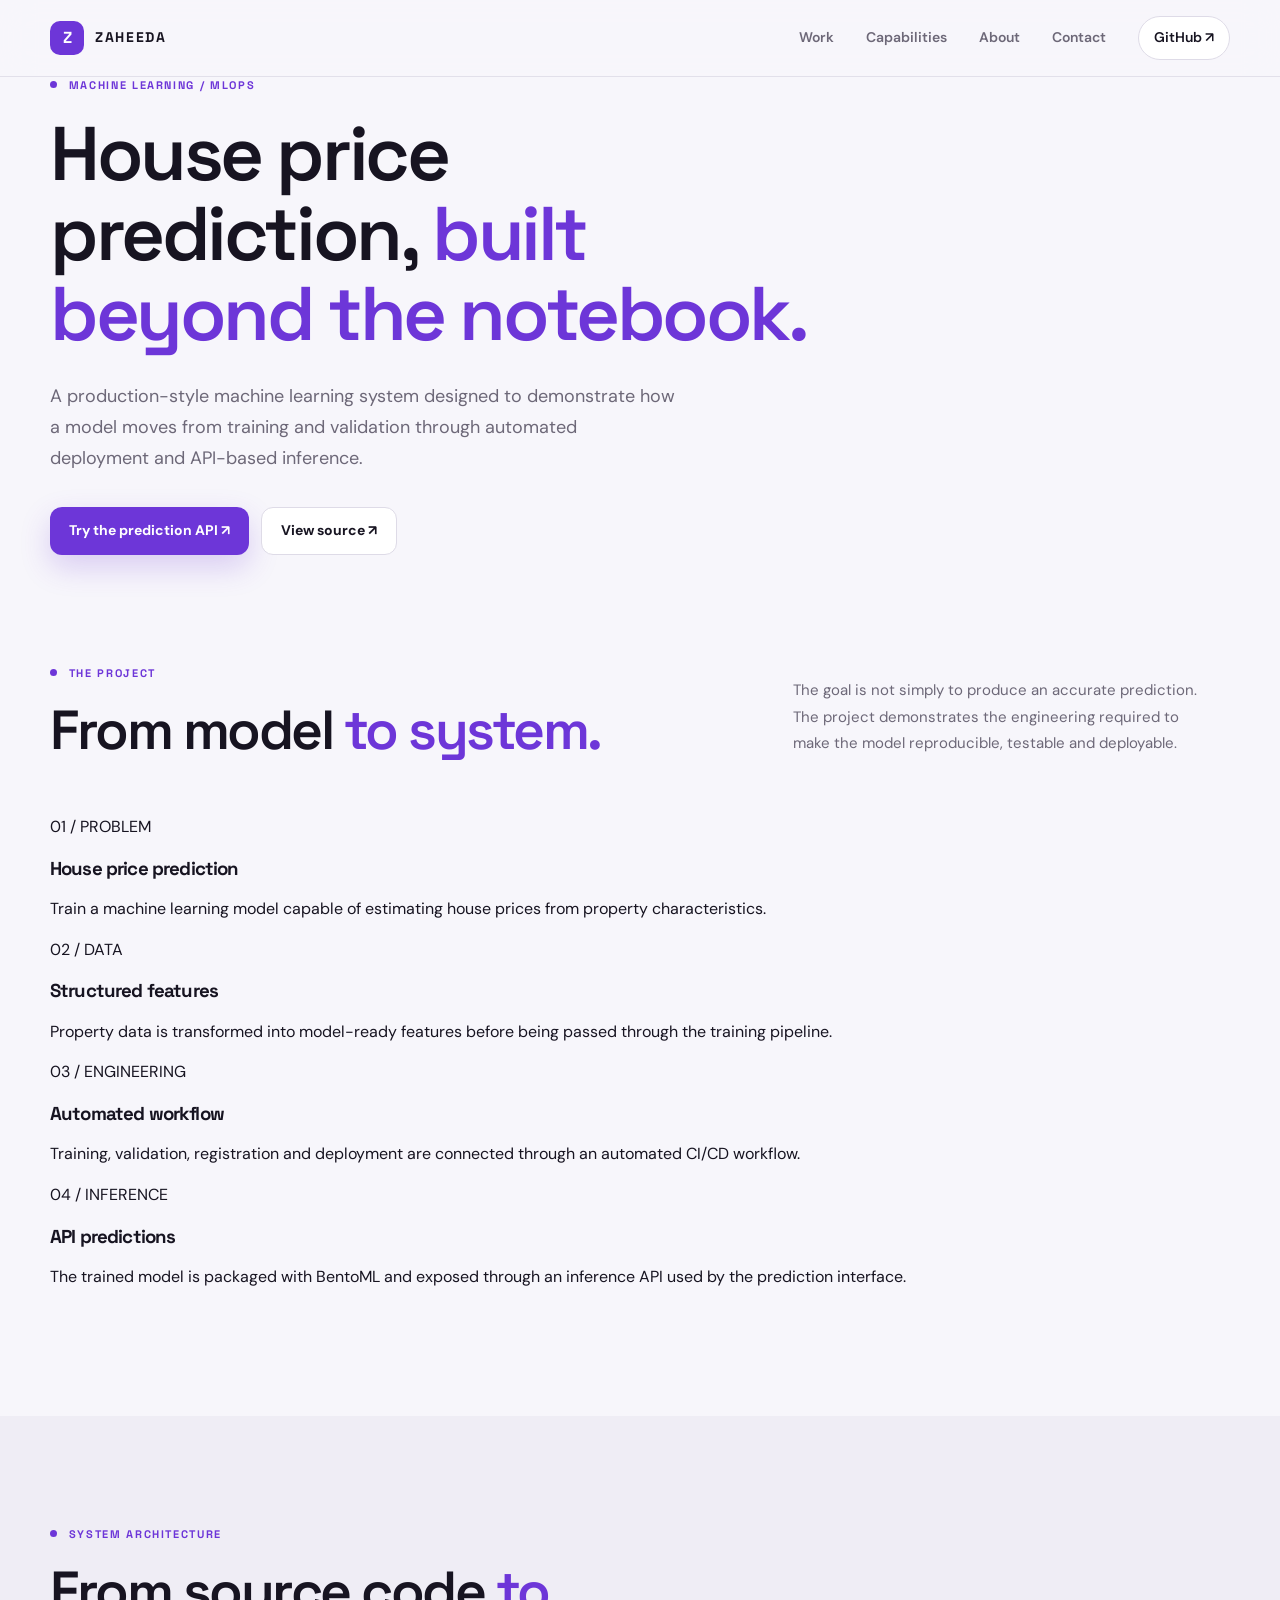
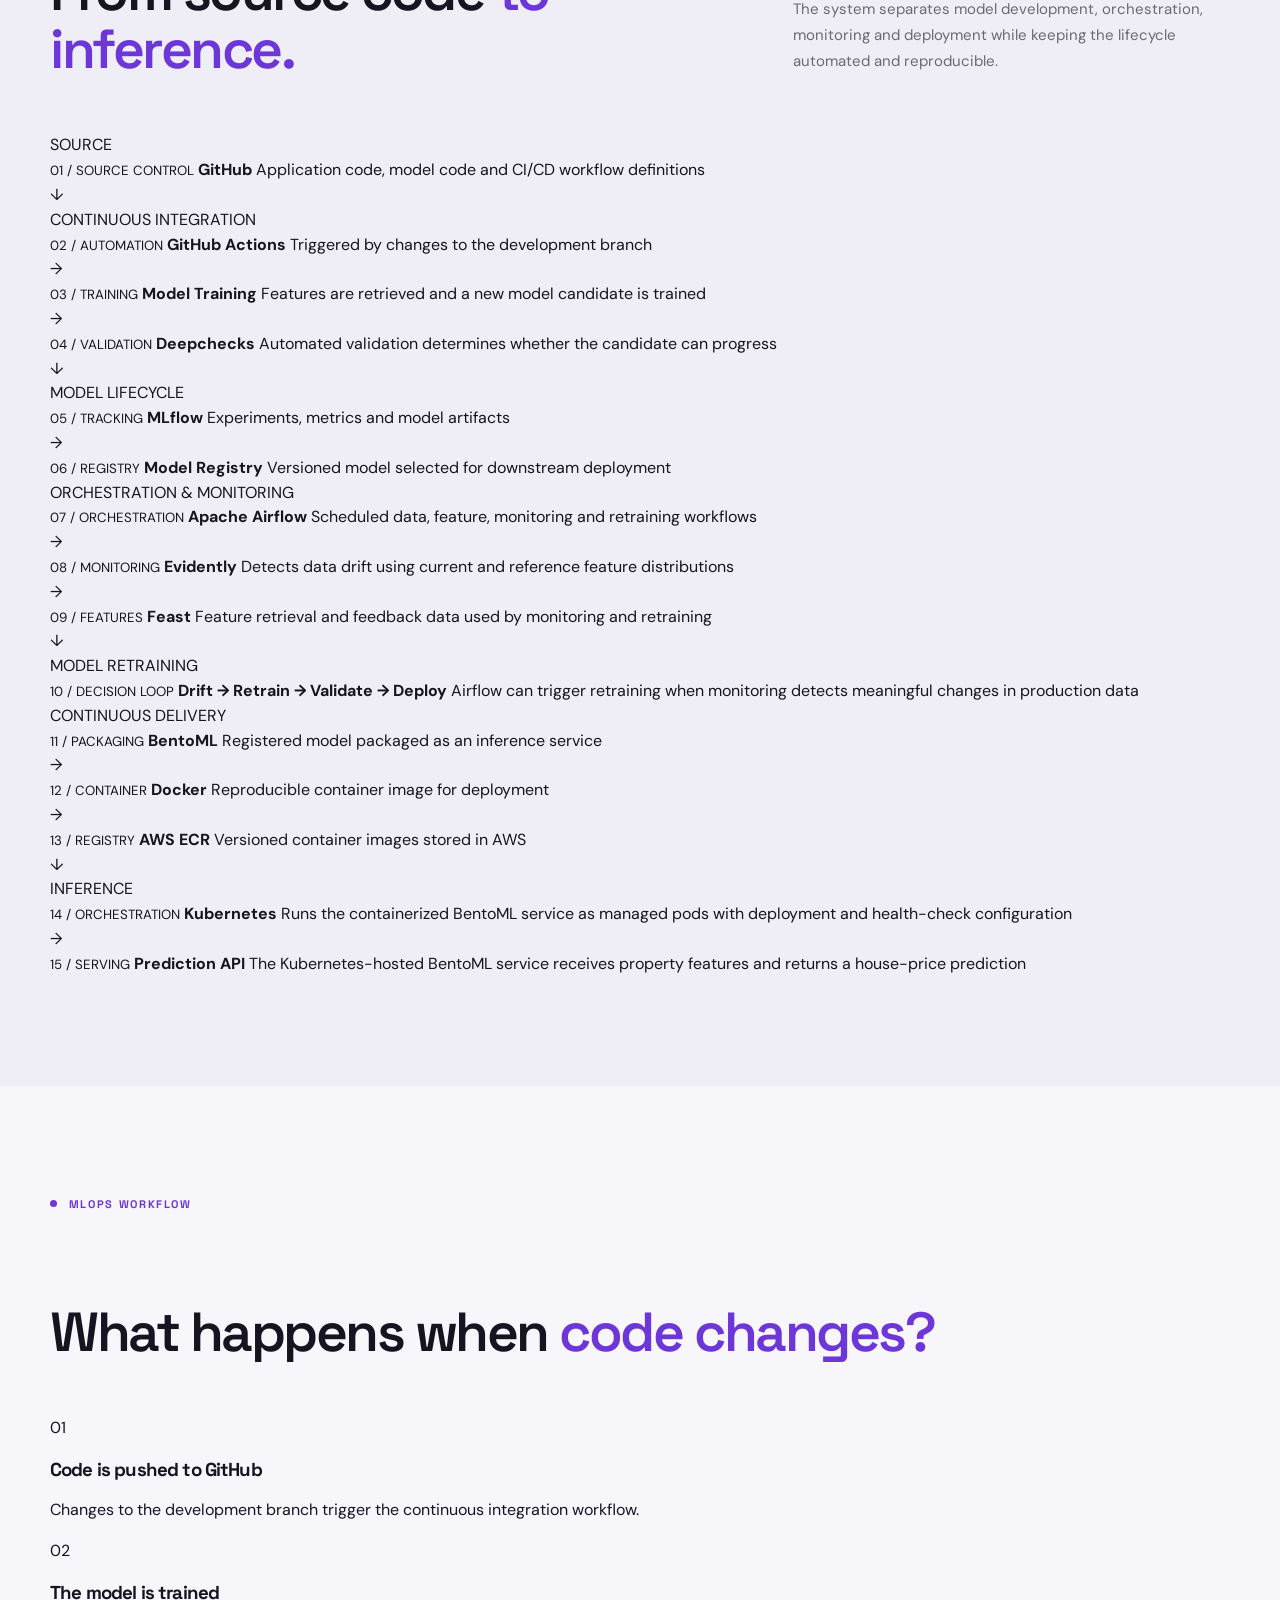
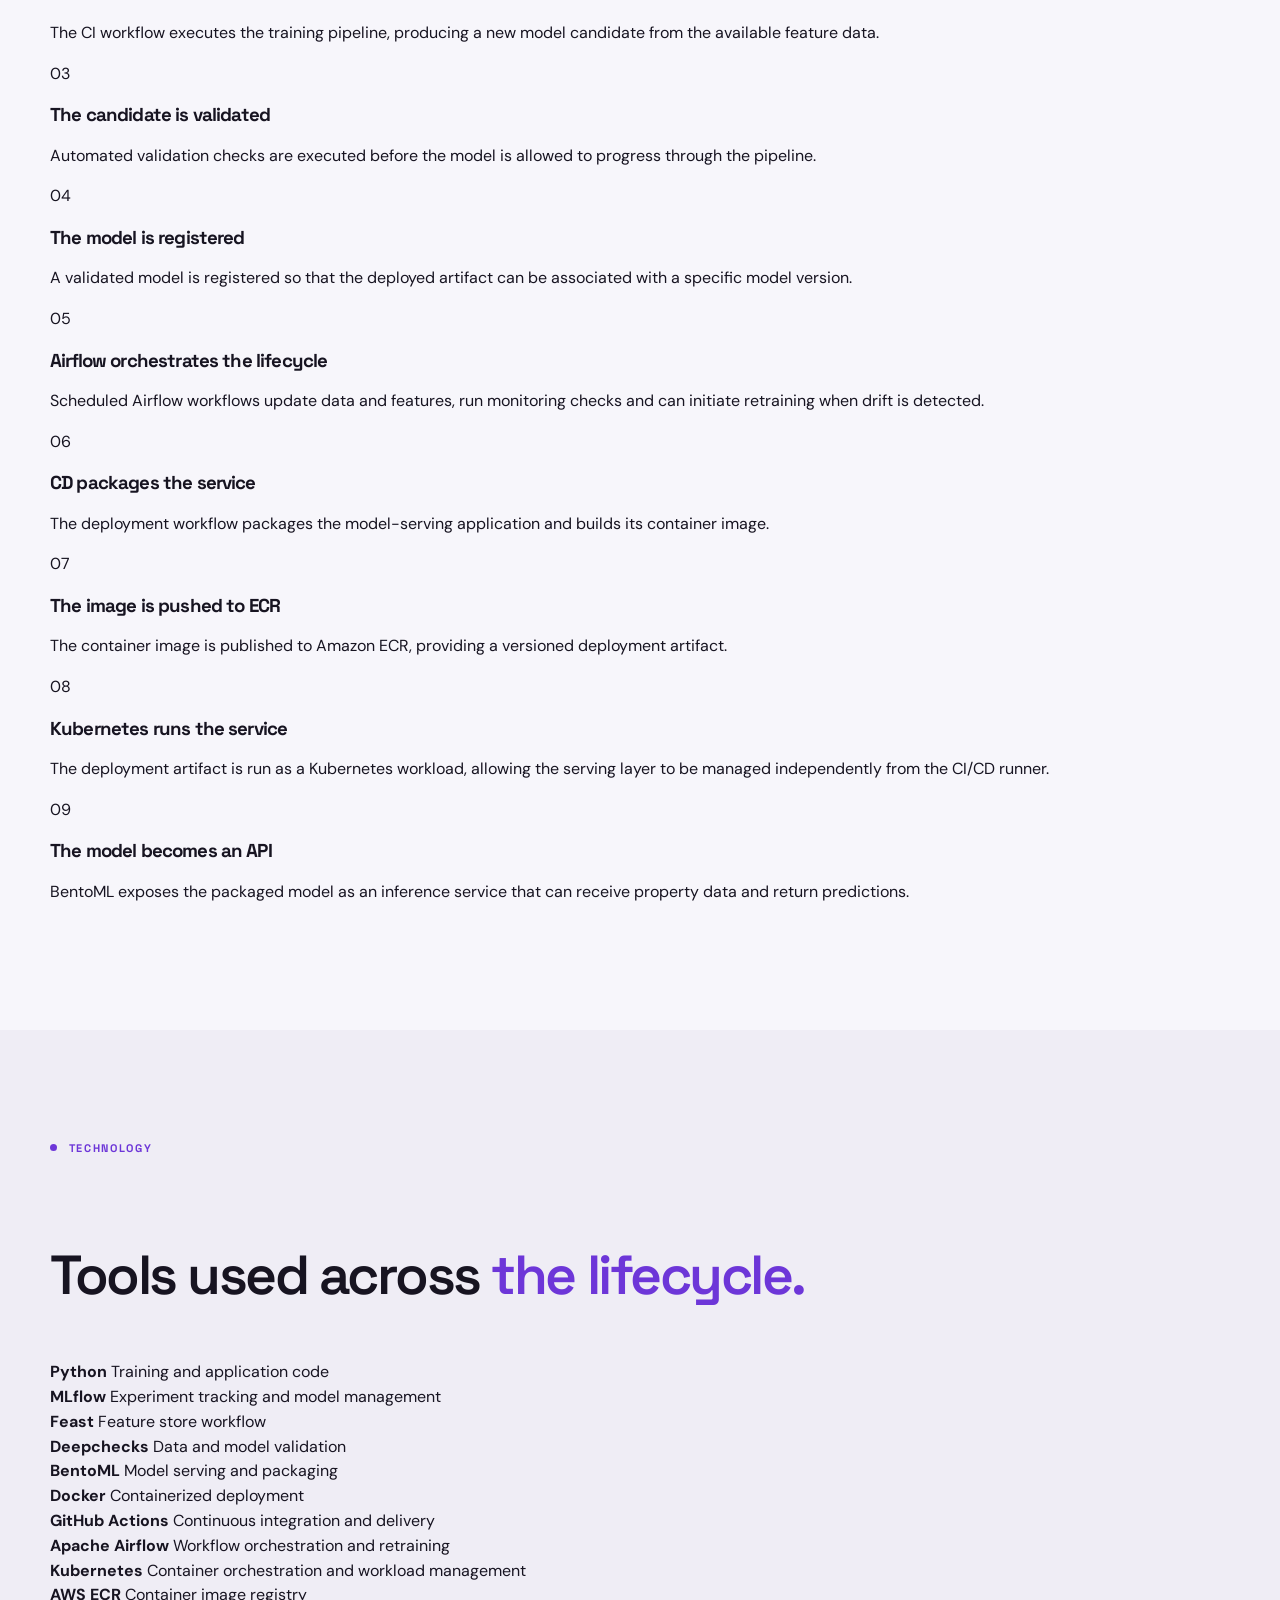
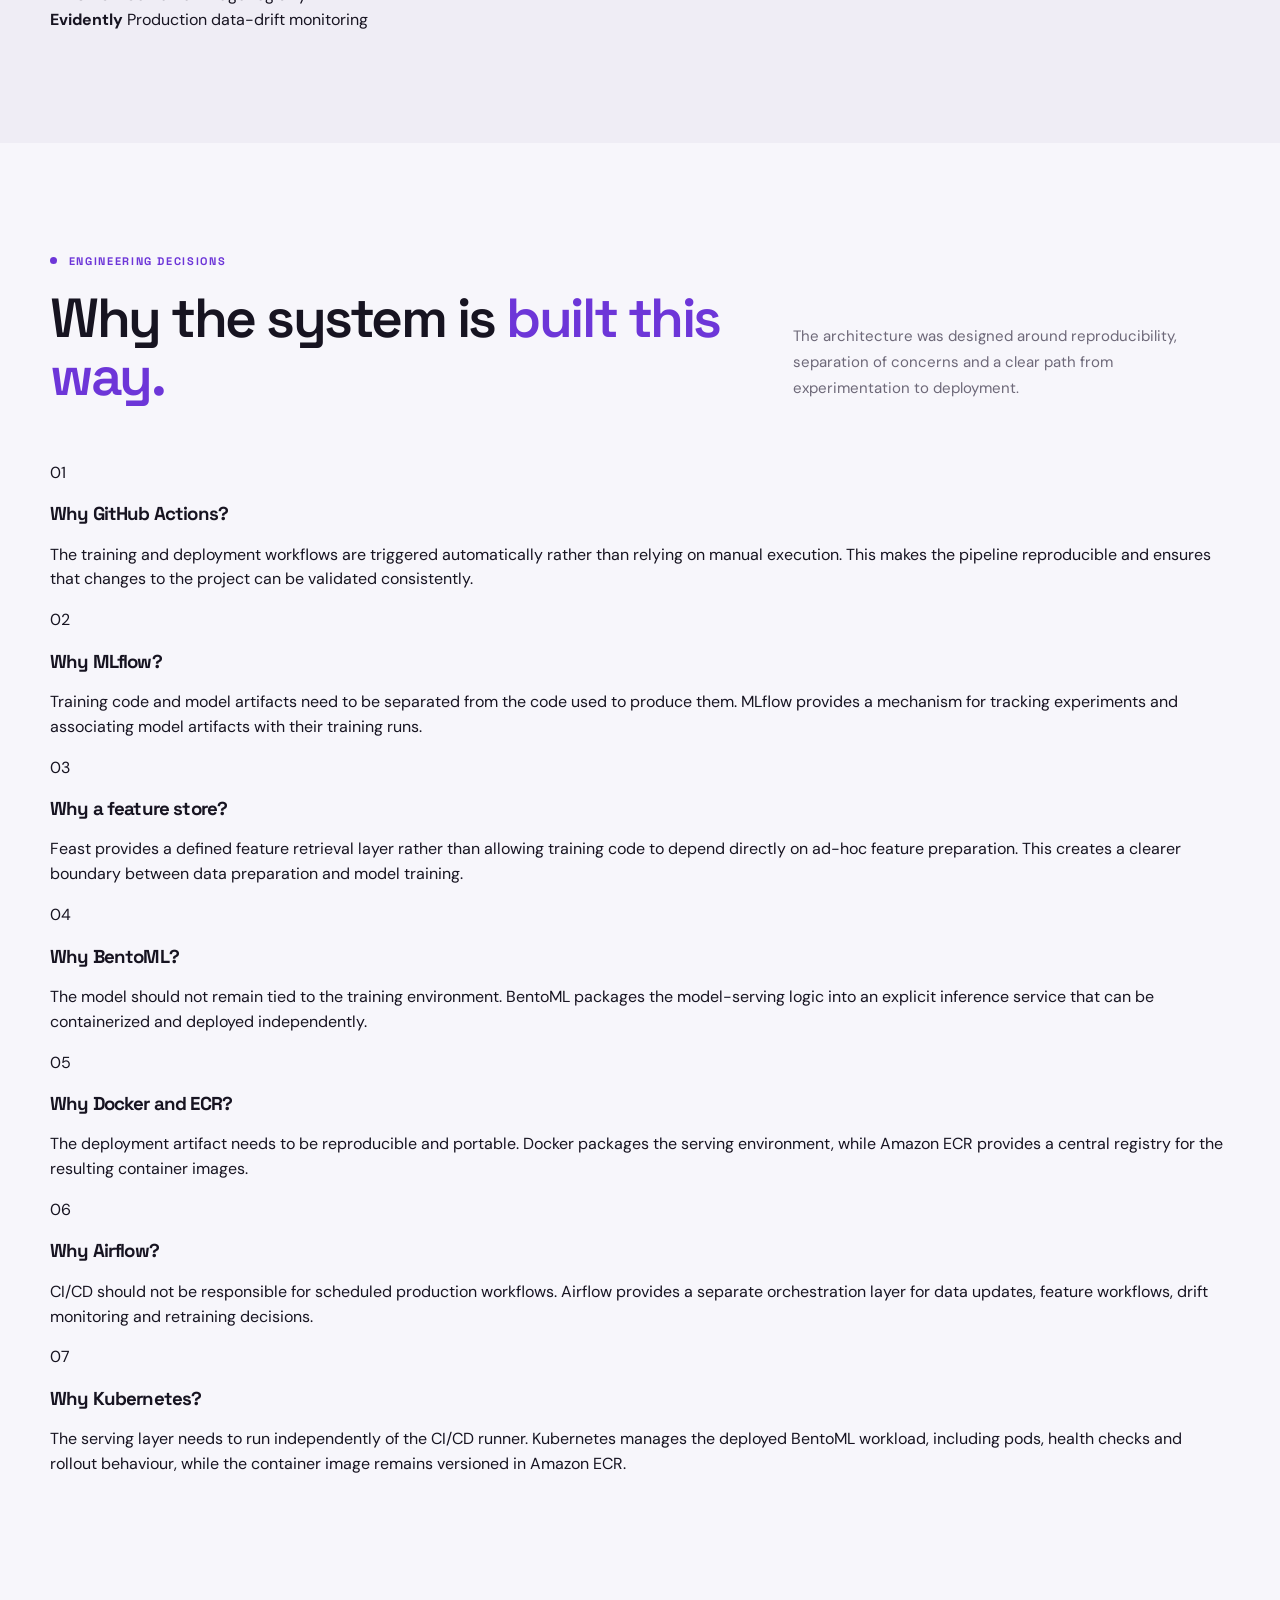
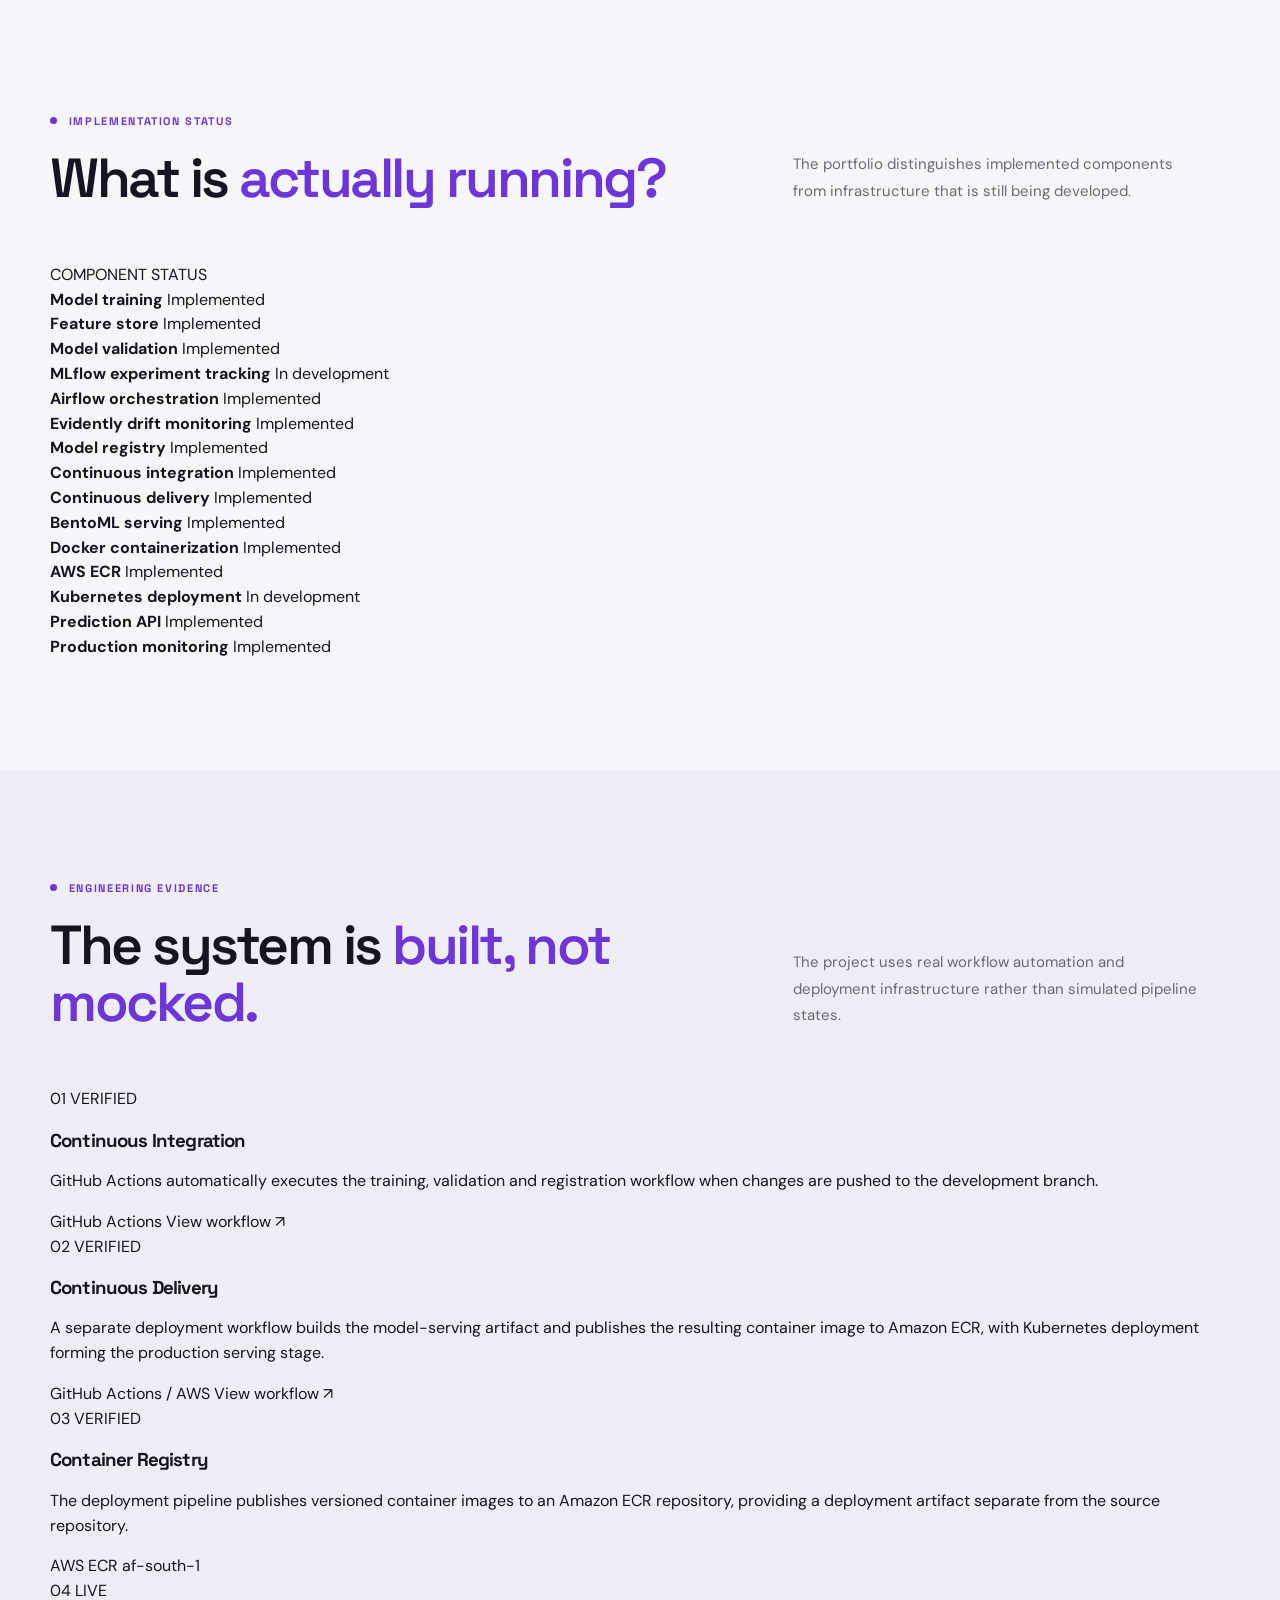
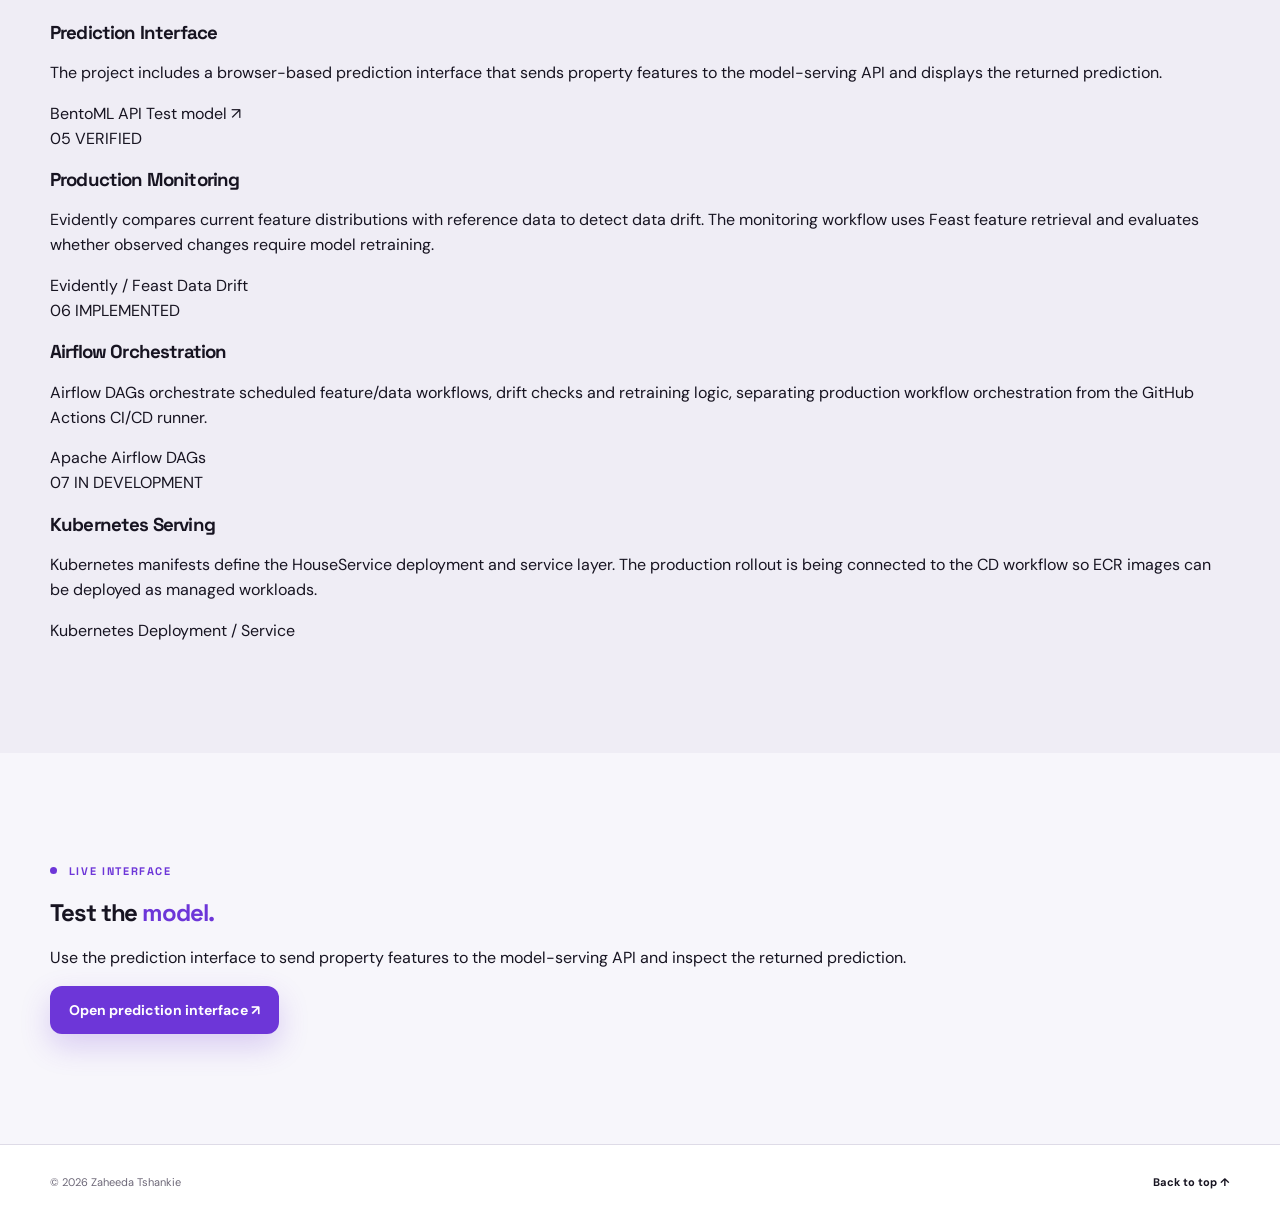
==== commit 38e52f09: "Add Airflow and Kubernetes to MLOps project site" ====
--- a/webpages/house-predict/index.html
+++ b/webpages/house-predict/index.html
@@ -211,8 +211,8 @@
             </div>
 
             <p class="section-intro">
-                The system separates model development from deployment while
-                keeping both workflows automated and reproducible.
+                The system separates model development, orchestration, monitoring
+                and deployment while keeping the lifecycle automated and reproducible.
             </p>
         </div>
 
@@ -308,6 +308,67 @@
 
             <div class="architecture-divider"></div>
 
+            <!-- ORCHESTRATION & MONITORING -->
+
+            <div class="architecture-flow-label">
+                ORCHESTRATION &amp; MONITORING
+            </div>
+
+            <div class="architecture-row">
+
+                <div class="architecture-node">
+                    <small>07 / ORCHESTRATION</small>
+                    <strong>Apache Airflow</strong>
+                    <span>
+                        Scheduled data, feature, monitoring and retraining workflows
+                    </span>
+                </div>
+
+                <div class="architecture-arrow">→</div>
+
+                <div class="architecture-node">
+                    <small>08 / MONITORING</small>
+                    <strong>Evidently</strong>
+                    <span>
+                        Detects data drift using current and reference feature distributions
+                    </span>
+                </div>
+
+                <div class="architecture-arrow">→</div>
+
+                <div class="architecture-node">
+                    <small>09 / FEATURES</small>
+                    <strong>Feast</strong>
+                    <span>
+                        Feature retrieval and feedback data used by monitoring and retraining
+                    </span>
+                </div>
+
+            </div>
+
+            <div class="architecture-connector">↓</div>
+
+            <!-- RETRAINING -->
+
+            <div class="architecture-flow-label">
+                MODEL RETRAINING
+            </div>
+
+            <div class="architecture-row architecture-row-single">
+
+                <div class="architecture-node architecture-node-wide">
+                    <small>10 / DECISION LOOP</small>
+                    <strong>Drift → Retrain → Validate → Deploy</strong>
+                    <span>
+                        Airflow can trigger retraining when monitoring detects meaningful
+                        changes in production data
+                    </span>
+                </div>
+
+            </div>
+
+            <div class="architecture-divider"></div>
+
             <!-- CD -->
 
             <div class="architecture-flow-label">
@@ -317,7 +378,7 @@
             <div class="architecture-row">
 
                 <div class="architecture-node">
-                    <small>07 / PACKAGING</small>
+                    <small>11 / PACKAGING</small>
                     <strong>BentoML</strong>
                     <span>
                         Registered model packaged as an inference service
@@ -327,7 +388,7 @@
                 <div class="architecture-arrow">→</div>
 
                 <div class="architecture-node">
-                    <small>08 / CONTAINER</small>
+                    <small>12 / CONTAINER</small>
                     <strong>Docker</strong>
                     <span>
                         Reproducible container image for deployment
@@ -337,7 +398,7 @@
                 <div class="architecture-arrow">→</div>
 
                 <div class="architecture-node">
-                    <small>09 / REGISTRY</small>
+                    <small>13 / REGISTRY</small>
                     <strong>AWS ECR</strong>
                     <span>
                         Versioned container images stored in AWS
@@ -356,12 +417,23 @@
 
             <div class="architecture-row architecture-row-single">
 
+                <div class="architecture-node">
+                    <small>14 / ORCHESTRATION</small>
+                    <strong>Kubernetes</strong>
+                    <span>
+                        Runs the containerized BentoML service as managed pods
+                        with deployment and health-check configuration
+                    </span>
+                </div>
+
+                <div class="architecture-arrow">→</div>
+
                 <div class="architecture-node architecture-node-wide architecture-node-active">
-                    <small>10 / SERVING</small>
+                    <small>15 / SERVING</small>
                     <strong>Prediction API</strong>
                     <span>
-                        The deployed BentoML service receives property features
-                        and returns a house-price prediction
+                        The Kubernetes-hosted BentoML service receives property
+                        features and returns a house-price prediction
                     </span>
                 </div>
 
@@ -465,6 +537,23 @@
                     <div class="timeline-marker">05</div>
 
                     <div>
+                        <h3>Airflow orchestrates the lifecycle</h3>
+
+                        <p>
+                            Scheduled Airflow workflows update data and features,
+                            run monitoring checks and can initiate retraining when
+                            drift is detected.
+                        </p>
+                    </div>
+
+                </div>
+
+
+                <div class="timeline-item">
+
+                    <div class="timeline-marker">06</div>
+
+                    <div>
                         <h3>CD packages the service</h3>
 
                         <p>
@@ -478,7 +567,7 @@
 
                 <div class="timeline-item">
 
-                    <div class="timeline-marker">06</div>
+                    <div class="timeline-marker">07</div>
 
                     <div>
                         <h3>The image is pushed to ECR</h3>
@@ -494,7 +583,24 @@
 
                 <div class="timeline-item">
 
-                    <div class="timeline-marker">07</div>
+                    <div class="timeline-marker">08</div>
+
+                    <div>
+                        <h3>Kubernetes runs the service</h3>
+
+                        <p>
+                            The deployment artifact is run as a Kubernetes workload,
+                            allowing the serving layer to be managed independently
+                            from the CI/CD runner.
+                        </p>
+                    </div>
+
+                </div>
+
+
+                <div class="timeline-item">
+
+                    <div class="timeline-marker">09</div>
 
                     <div>
                         <h3>The model becomes an API</h3>
@@ -572,6 +678,16 @@
                 </article>
 
                 <article class="tech-card">
+                    <strong>Apache Airflow</strong>
+                    <span>Workflow orchestration and retraining</span>
+                </article>
+
+                <article class="tech-card">
+                    <strong>Kubernetes</strong>
+                    <span>Container orchestration and workload management</span>
+                </article>
+
+                <article class="tech-card">
                     <strong>AWS ECR</strong>
                     <span>Container image registry</span>
                 </article>
@@ -729,13 +845,35 @@
 
                 <div class="decision-content">
 
-                    <h3>What remains?</h3>
+                    <h3>Why Airflow?</h3>
 
                     <p>
-                        The next infrastructure step is moving experiment
-                        tracking away from a local MLflow server and into a
-                        persistent remote architecture so CI runs can be
-                        tracked independently of the development machine.
+                        CI/CD should not be responsible for scheduled production
+                        workflows. Airflow provides a separate orchestration layer
+                        for data updates, feature workflows, drift monitoring and
+                        retraining decisions.
+                    </p>
+
+                </div>
+
+            </article>
+
+
+            <article class="decision-item">
+
+                <div class="decision-number">
+                    07
+                </div>
+
+                <div class="decision-content">
+
+                    <h3>Why Kubernetes?</h3>
+
+                    <p>
+                        The serving layer needs to run independently of the CI/CD
+                        runner. Kubernetes manages the deployed BentoML workload,
+                        including pods, health checks and rollout behaviour, while
+                        the container image remains versioned in Amazon ECR.
                     </p>
 
                 </div>
@@ -803,6 +941,16 @@
                 </div>
 
                 <div class="status-table-row">
+                    <strong>Airflow orchestration</strong>
+                    <span class="status-pill implemented">Implemented</span>
+                </div>
+
+                <div class="status-table-row">
+                    <strong>Evidently drift monitoring</strong>
+                    <span class="status-pill implemented">Implemented</span>
+                </div>
+
+                <div class="status-table-row">
                     <strong>Model registry</strong>
                     <span class="status-pill implemented">Implemented</span>
                 </div>
@@ -830,6 +978,11 @@
                 <div class="status-table-row">
                     <strong>AWS ECR</strong>
                     <span class="status-pill implemented">Implemented</span>
+                </div>
+
+                <div class="status-table-row">
+                    <strong>Kubernetes deployment</strong>
+                    <span class="status-pill development">In development</span>
                 </div>
 
                 <div class="status-table-row">
@@ -920,7 +1073,8 @@
                 <p>
                     A separate deployment workflow builds the model-serving
                     artifact and publishes the resulting container image
-                    to Amazon ECR.
+                    to Amazon ECR, with Kubernetes deployment forming the
+                    production serving stage.
                 </p>
 
                 <div class="evidence-footer">
@@ -1019,6 +1173,59 @@
 
         </article>
 
+            <article class="evidence-card">
+
+                <div class="evidence-top">
+                    <span class="evidence-number">06</span>
+
+                    <span class="evidence-status">
+                        IMPLEMENTED
+                    </span>
+                </div>
+
+                <h3>Airflow Orchestration</h3>
+
+                <p>
+                    Airflow DAGs orchestrate scheduled feature/data workflows,
+                    drift checks and retraining logic, separating production
+                    workflow orchestration from the GitHub Actions CI/CD runner.
+                </p>
+
+                <div class="evidence-footer">
+                    <span>Apache Airflow</span>
+                    <span>DAGs</span>
+                </div>
+
+            </article>
+
+
+            <article class="evidence-card">
+
+                <div class="evidence-top">
+                    <span class="evidence-number">07</span>
+
+                    <span class="evidence-status">
+                        IN DEVELOPMENT
+                    </span>
+                </div>
+
+                <h3>Kubernetes Serving</h3>
+
+                <p>
+                    Kubernetes manifests define the HouseService deployment and
+                    service layer. The production rollout is being connected to
+                    the CD workflow so ECR images can be deployed as managed
+                    workloads.
+                </p>
+
+                <div class="evidence-footer">
+                    <span>Kubernetes</span>
+                    <span>Deployment / Service</span>
+                </div>
+
+            </article>
+
+
         </div>
 
     </div>
